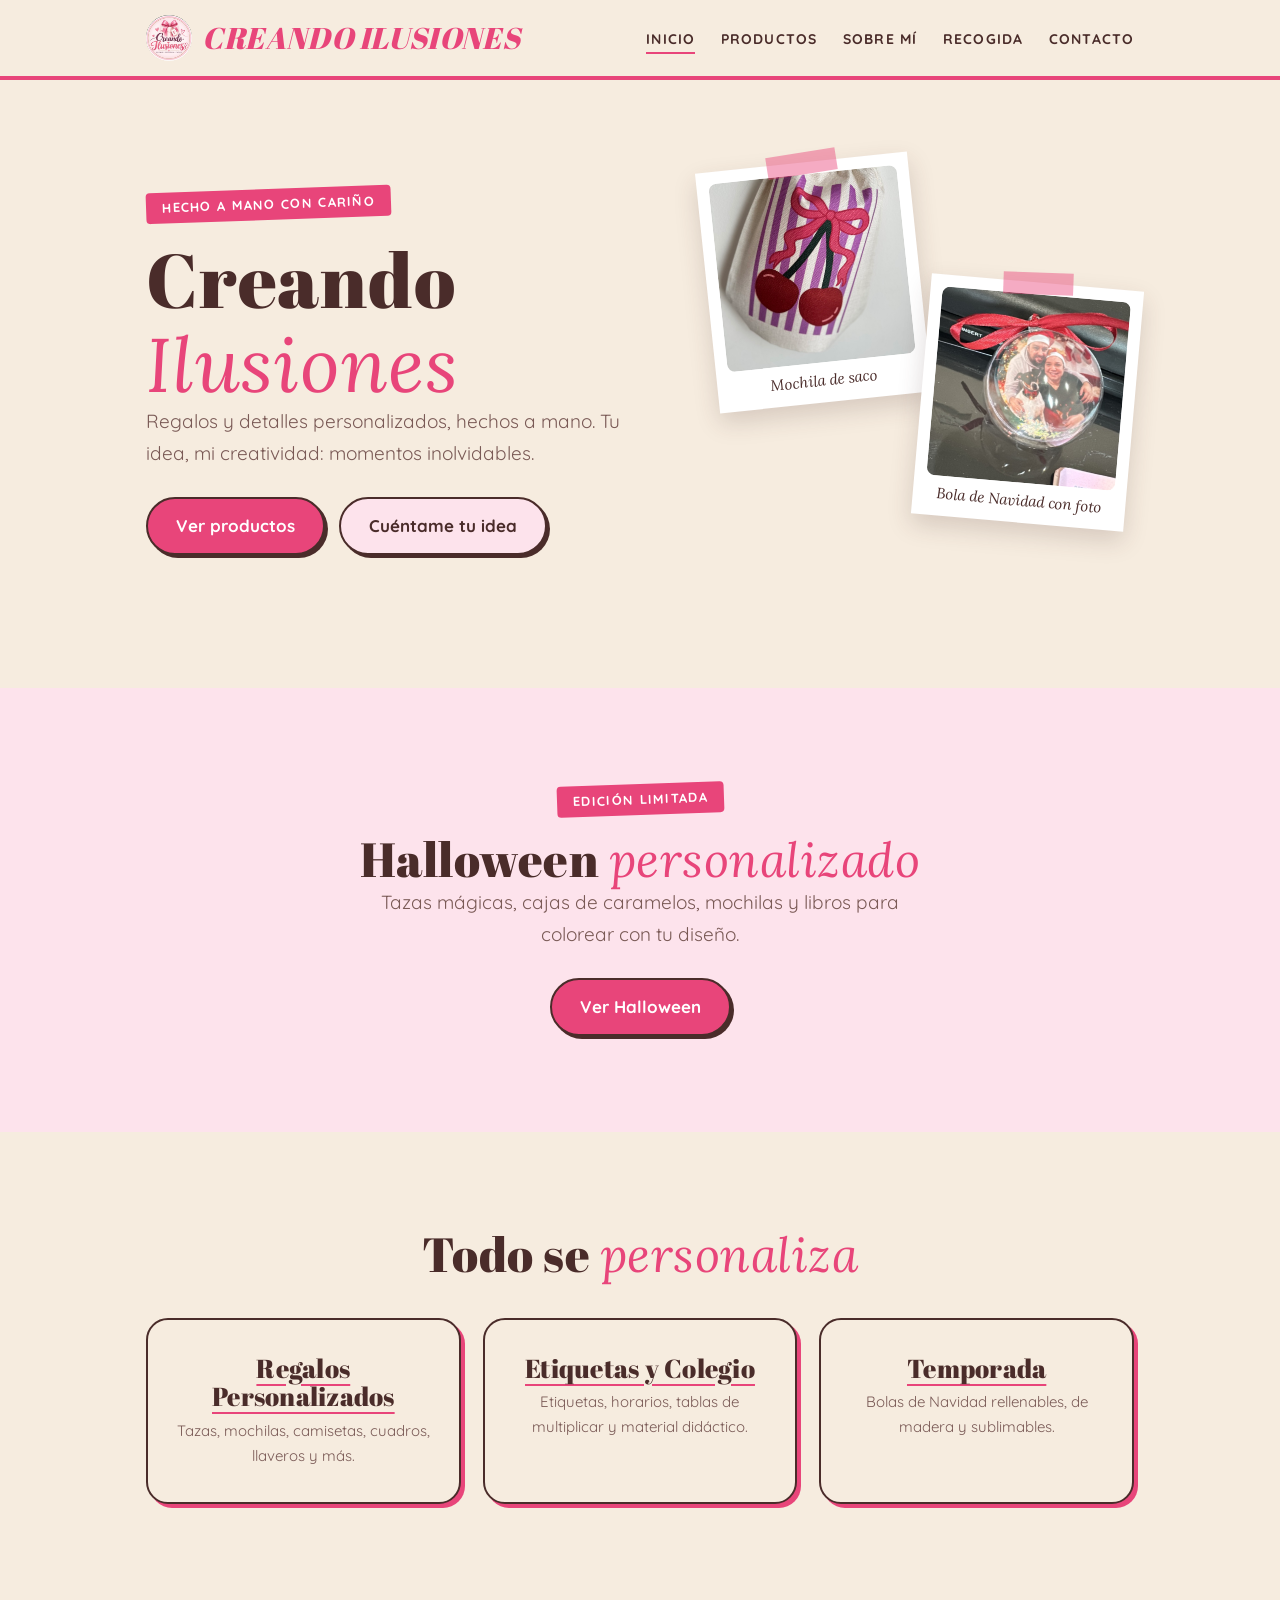
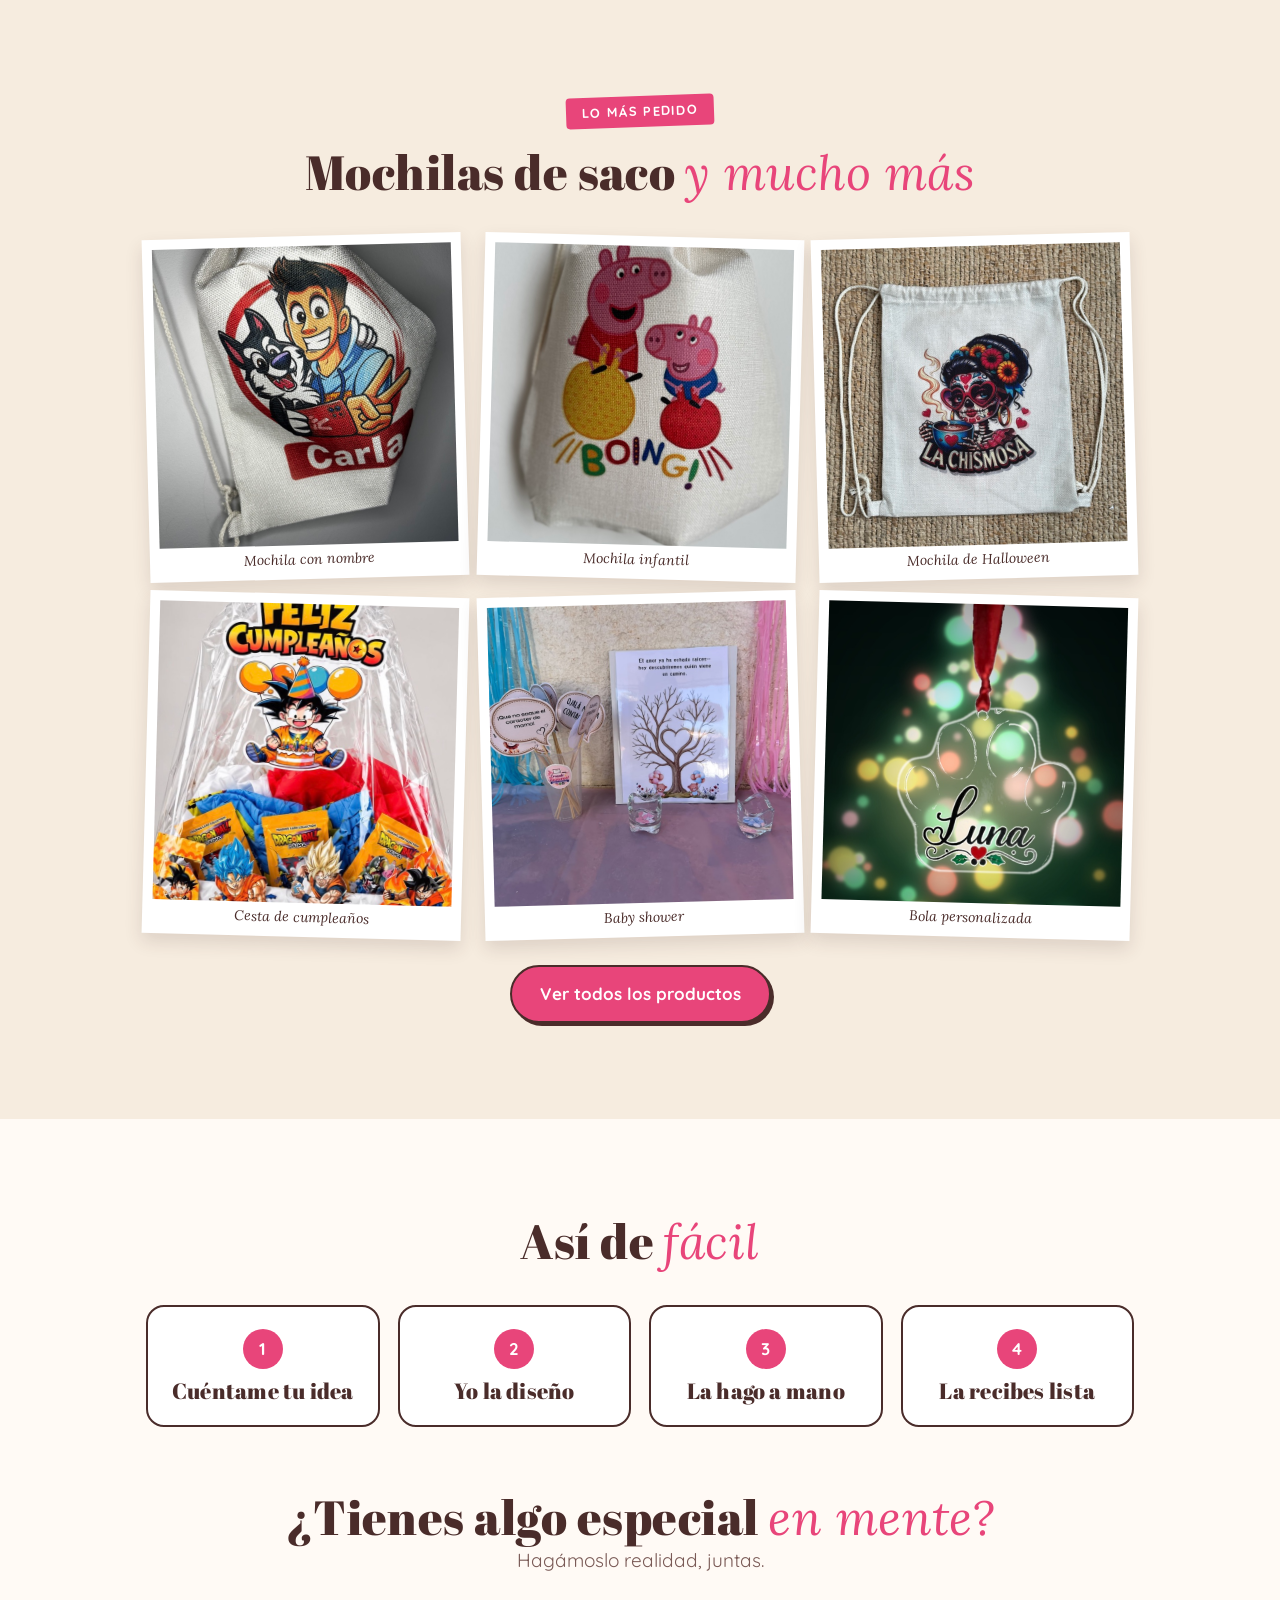
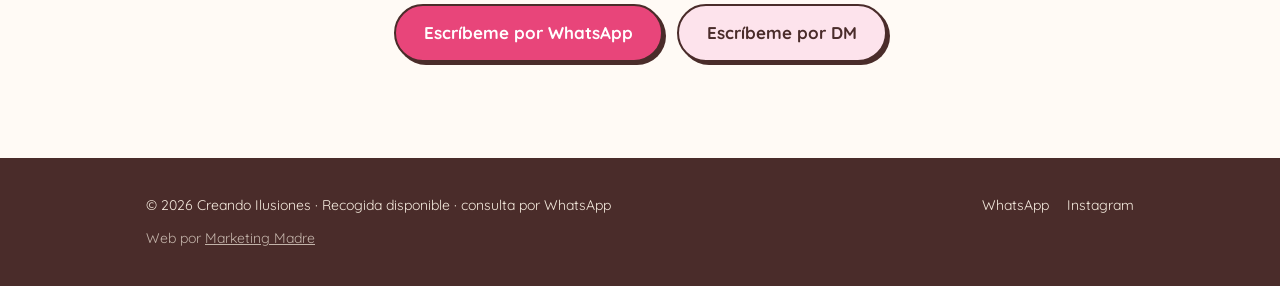
==== index.html @ 1de8159a "Launch Creando Ilusiones website Inicio, Productos (all categories and prices), Sobre mí, Recogida a" ====
<!doctype html>
<html lang="es">
<head>
  <meta charset="utf-8">
  <meta name="viewport" content="width=device-width, initial-scale=1">
  <title>Creando Ilusiones · Regalos y detalles personalizados, hechos a mano</title>
  <meta name="description" content="Regalos y detalles personalizados hechos a mano: tazas, bolas de Navidad, mochilas, etiquetas para el cole y mucho más.">
  <link rel="preconnect" href="https://fonts.googleapis.com">
  <link rel="preconnect" href="https://fonts.gstatic.com" crossorigin>
  <link href="https://fonts.googleapis.com/css2?family=Abril+Fatface&family=Lora:ital@1&family=Quicksand:wght@500;700&display=swap" rel="stylesheet">
  <link rel="icon" href="fotos/logo.png">
  <link rel="stylesheet" href="styles.css">
</head>
<body>

<header class="site-header">
  <nav class="wrap nav" aria-label="Principal">
    <a class="logo" href="index.html"><img src="fotos/logo.png" alt="">CREANDO ILUSIONES</a>
    <ul class="nav-links">
      <li><a href="index.html" aria-current="page">Inicio</a></li>
      <li><a href="productos.html">Productos</a></li>
      <li><a href="sobre-mi.html">Sobre mí</a></li>
      <li><a href="recogida.html">Recogida</a></li>      <li><a href="contacto.html">Contacto</a></li>
    </ul>
    <button class="menu-btn" type="button" aria-expanded="false">Menú</button>
  </nav>
</header>

<main>
  <section class="hero">
    <div class="wrap hero-grid">
      <div>
        <span class="tag">Hecho a mano con cariño</span>
        <h1>Creando <span class="script pink">Ilusiones</span></h1>
        <p class="lead">Regalos y detalles personalizados, hechos a mano. Tu idea, mi creatividad: momentos inolvidables.</p>
        <div class="cta-row">
          <a class="btn" href="productos.html">Ver productos</a>
          <a class="btn alt" data-whatsapp href="#">Cuéntame tu idea</a>
        </div>
      </div>
      <div class="polaroids" aria-hidden="true">
        <!-- Cambia cada .photo por <img src="fotos/..." alt=""> cuando tengas las fotos -->
        <figure class="polaroid"><div class="photo"><img src="fotos/mochila-cerezas.jpg" alt=""></div><figcaption>Mochila de saco</figcaption></figure>
        <figure class="polaroid"><div class="photo"><img src="fotos/bola-rellenable-foto.jpg" alt=""></div><figcaption>Bola de Navidad con foto</figcaption></figure>
      </div>
    </div>
  </section>

  <section class="bg-blush">
    <div class="wrap">
      <div class="center">
        <span class="tag">Edición limitada</span>
        <h2>Halloween <span class="script pink">personalizado</span></h2>
        <p class="lead">Tazas mágicas, cajas de caramelos, mochilas y libros para colorear con tu diseño.</p>
        <div class="cta-row"><a class="btn" href="productos.html#halloween">Ver Halloween</a></div>
      </div>
    </div>
  </section>

  <section>
    <div class="wrap">
      <h2 class="center">Todo se <span class="script pink">personaliza</span></h2>
      <div class="cards" style="margin-top:36px">
        <a class="cat" href="productos.html#regalos"><h3>Regalos Personalizados</h3><p>Tazas, mochilas, camisetas, cuadros, llaveros y más.</p></a>
        <a class="cat" href="productos.html#colegio"><h3>Etiquetas y Colegio</h3><p>Etiquetas, horarios, tablas de multiplicar y material didáctico.</p></a>
        <a class="cat" href="productos.html#temporada"><h3>Temporada</h3><p>Bolas de Navidad rellenables, de madera y sublimables.</p></a>
      </div>
    </div>
  </section>

  <section>
    <div class="wrap center">
      <span class="tag">Lo más pedido</span>
      <h2>Mochilas de saco <span class="script pink">y mucho más</span></h2>
      <div class="gallery">
        <figure><img src="fotos/mochila-carlos.jpg" alt="Mochila personalizada con nombre" loading="lazy"><figcaption>Mochila con nombre</figcaption></figure>
        <figure><img src="fotos/mochila-peppa.jpg" alt="Mochila de Peppa Pig" loading="lazy"><figcaption>Mochila infantil</figcaption></figure>
        <figure><img src="fotos/mochila-chismosa.jpg" alt="Mochila La Chismosa" loading="lazy"><figcaption>Mochila de Halloween</figcaption></figure>
        <figure><img src="fotos/cesta-cumple.jpg" alt="Cesta de cumpleaños" loading="lazy"><figcaption>Cesta de cumpleaños</figcaption></figure>
        <figure><img src="fotos/baby-shower.jpg" alt="Detalles para baby shower" loading="lazy"><figcaption>Baby shower</figcaption></figure>
        <figure><img src="fotos/bola-luna.jpg" alt="Bola de Navidad personalizada Luna" loading="lazy"><figcaption>Bola personalizada</figcaption></figure>
      </div>
      <div class="cta-row"><a class="btn" href="productos.html">Ver todos los productos</a></div>
    </div>
  </section>

  <section class="bg-white">
    <div class="wrap center">
      <h2>Así de <span class="script pink">fácil</span></h2>
      <div class="steps" style="margin-top:36px">
        <div class="step"><h3>Cuéntame tu idea</h3></div>
        <div class="step"><h3>Yo la diseño</h3></div>
        <div class="step"><h3>La hago a mano</h3></div>
        <div class="step"><h3>La recibes lista</h3></div>
      </div>
      <h2 style="margin-top:64px">¿Tienes algo especial <span class="script pink">en mente?</span></h2>
      <p class="lead">Hagámoslo realidad, juntas.</p>
      <div class="cta-row">
        <a class="btn" data-whatsapp href="#">Escríbeme por WhatsApp</a>
        <a class="btn alt" data-instagram href="#">Escríbeme por DM</a>
      </div>
    </div>
  </section>
</main>

<footer class="site-footer">
  <div class="wrap footer-grid">
    <span>© <span data-year></span> Creando Ilusiones · <span data-zona></span></span>
    <span><a data-whatsapp href="#">WhatsApp</a><a data-instagram href="#">Instagram</a><a data-email href="#">Email</a></span>
  </div>
  <div class="wrap credit" style="margin-top:10px">Web por <a href="https://marketingmadre.github.io" style="margin:0">Marketing Madre</a></div>
</footer>

<script src="main.js"></script>
</body>
</html>
---- styles.css ----
:root {
  --pink: #e8457a;
  --pink-dark: #c92f63;
  --blush: #fde3ec;
  --cream: #f6ecdf;
  --brown: #4a2c2a;
  --muted: #7a5a56;
  --sky: #cfe8f7;
  --display: "Abril Fatface", Georgia, serif;
  --serif: "Lora", Georgia, serif;
  --sans: "Quicksand", system-ui, sans-serif;
  --gutter: clamp(18px, 5vw, 56px);
}

* { box-sizing: border-box; margin: 0; padding: 0; }
html { scroll-behavior: smooth; }
body {
  background: var(--cream);
  color: var(--brown);
  font-family: var(--sans);
  font-size: 17px;
  line-height: 1.65;
}
a { color: inherit; }
img { max-width: 100%; display: block; }
.wrap { max-width: 1100px; margin: 0 auto; padding: 0 var(--gutter); }

h1, h2, h3 { font-family: var(--display); font-weight: 400; line-height: 1.1; letter-spacing: 0.01em; }
h1 { font-size: clamp(42px, 7vw, 76px); }
h2 { font-size: clamp(32px, 4.5vw, 48px); }
h3 { font-size: 22px; }
.script { font-family: var(--serif); font-style: italic; }
.pink { color: var(--pink); }
.lead { color: var(--muted); font-size: 19px; max-width: 54ch; }
.center { text-align: center; }
.center .lead { margin-left: auto; margin-right: auto; }

/* ---------- header ---------- */
.site-header { background: var(--cream); border-bottom: 4px solid var(--pink); position: sticky; top: 0; z-index: 20; }
.nav { display: flex; align-items: center; justify-content: space-between; height: 76px; gap: 16px; }
.logo { font-family: var(--display); font-size: clamp(22px, 3vw, 30px); color: var(--pink); text-decoration: none; font-style: italic; letter-spacing: 0.02em; white-space: nowrap; }
.nav-links { display: flex; gap: 26px; list-style: none; }
.nav-links a { text-decoration: none; font-weight: 700; font-size: 14px; letter-spacing: 0.08em; text-transform: uppercase; padding: 4px 0; border-bottom: 2px solid transparent; }
.nav-links a:hover, .nav-links a[aria-current="page"] { border-bottom-color: var(--pink); }
.menu-btn { display: none; background: var(--blush); border: 2px solid var(--brown); border-radius: 999px; padding: 6px 14px; font: 700 13px var(--sans); color: var(--brown); cursor: pointer; }
@media (max-width: 760px) {
  .menu-btn { display: block; }
  .nav-links { display: none; position: absolute; top: 80px; left: 0; right: 0; flex-direction: column; gap: 0; background: var(--cream); border-bottom: 4px solid var(--pink); padding: 6px var(--gutter) 16px; }
  .nav-links.open { display: flex; }
  .nav-links a { display: block; padding: 12px 0; }
}

/* ---------- pills / buttons ---------- */
.pills { display: flex; flex-wrap: wrap; gap: 12px; padding: 16px 0; }
.pill { background: var(--blush); border: 2px solid var(--brown); border-radius: 999px; padding: 6px 22px; text-decoration: none; font-size: 15px; }
.pill:hover { background: #fff; }

.btn { display: inline-block; background: var(--pink); color: #fff; text-decoration: none; font-weight: 700; padding: 13px 28px; border-radius: 999px; border: 2px solid var(--brown); box-shadow: 3px 3px 0 var(--brown); transition: transform 0.15s, box-shadow 0.15s; }
.btn:hover { transform: translate(2px, 2px); box-shadow: 1px 1px 0 var(--brown); }
.btn.alt { background: var(--blush); color: var(--brown); }
.cta-row { display: flex; flex-wrap: wrap; gap: 14px; margin-top: 28px; }
.center .cta-row { justify-content: center; }

/* ---------- sections ---------- */
section { padding: clamp(56px, 8vw, 96px) 0; }
.bg-blush { background: var(--blush); }
.bg-white { background: #fffaf5; }

.hero { padding-top: clamp(40px, 6vw, 72px); }
.hero-grid { display: grid; grid-template-columns: 1.1fr 0.9fr; gap: 40px; align-items: center; }
@media (max-width: 820px) { .hero-grid { grid-template-columns: 1fr; } }

/* ribbon tag */
.tag { display: inline-block; background: var(--pink); color: #fff; font-weight: 700; font-size: 13px; letter-spacing: 0.1em; text-transform: uppercase; padding: 5px 16px; border-radius: 4px; transform: rotate(-2deg); margin-bottom: 18px; }

/* polaroids */
.polaroids { position: relative; min-height: 440px; }
.polaroid { position: absolute; background: #fff; padding: 12px 12px 40px; box-shadow: 0 10px 24px rgba(74, 44, 42, 0.18); width: 50%; }
.polaroid .photo { aspect-ratio: 1; }
.polaroid figcaption { position: absolute; bottom: 10px; left: 0; right: 0; text-align: center; font-family: var(--serif); font-style: italic; font-size: 15px; }
.polaroid:nth-child(1) { left: 0; top: 10px; transform: rotate(-6deg); }
.polaroid:nth-child(2) { right: 0; top: 130px; transform: rotate(5deg); }
.polaroid::before { content: ""; position: absolute; top: -10px; left: 50%; width: 70px; height: 22px; background: rgba(232, 69, 122, 0.45); transform: translateX(-50%) rotate(-3deg); }

/* photo placeholder (swap for a real <img>) */
.photo { background: linear-gradient(180deg, var(--sky) 0 60%, #a9d18e 60% 100%); border-radius: 8px; overflow: hidden; }
.photo img { width: 100%; height: 100%; object-fit: cover; }

/* ---------- categories ---------- */
.cards { display: grid; grid-template-columns: repeat(3, minmax(0, 1fr)); gap: 22px; }
@media (max-width: 900px) { .cards { grid-template-columns: repeat(2, minmax(0, 1fr)); } }
@media (max-width: 560px) { .cards { grid-template-columns: 1fr; } }

.cat { background: var(--cream); border: 2px solid var(--brown); border-radius: 22px; padding: 34px 24px; text-align: center; text-decoration: none; box-shadow: 4px 4px 0 var(--pink); transition: transform 0.15s; }
.cat:hover { transform: translateY(-3px); }
.cat h3 { font-size: 26px; text-decoration: underline; text-decoration-color: var(--pink); text-underline-offset: 6px; }
.cat p { color: var(--muted); margin-top: 8px; font-size: 15px; }

.product { background: var(--blush); border: 2px solid var(--brown); border-radius: 18px; padding: 14px; display: grid; grid-template-columns: 84px 1fr; gap: 14px; align-items: center; }
.product .photo { width: 84px; height: 84px; }
.product h3 { font-family: var(--sans); font-weight: 700; font-size: 18px; }
.product .price { font-weight: 700; color: var(--pink-dark); }
.product ul { list-style: none; font-size: 14px; color: var(--muted); margin-top: 4px; }

.cat-head { display: flex; align-items: baseline; justify-content: space-between; flex-wrap: wrap; gap: 10px; margin-bottom: 26px; }
.note { font-size: 14px; color: var(--muted); margin-top: 22px; }

/* steps */
.steps { display: grid; grid-template-columns: repeat(4, minmax(0, 1fr)); gap: 18px; counter-reset: s; }
@media (max-width: 820px) { .steps { grid-template-columns: repeat(2, minmax(0, 1fr)); } }
.step { background: #fff; border: 2px solid var(--brown); border-radius: 18px; padding: 22px 18px; text-align: center; }
.step::before { counter-increment: s; content: counter(s); display: grid; place-items: center; width: 40px; height: 40px; margin: 0 auto 10px; border-radius: 50%; background: var(--pink); color: #fff; font-weight: 700; }

/* about */
.about-grid { display: grid; grid-template-columns: 0.8fr 1.2fr; gap: 48px; align-items: center; }
@media (max-width: 820px) { .about-grid { grid-template-columns: 1fr; } }
.facts { display: grid; gap: 22px; margin-top: 28px; }
.facts h3 { font-family: var(--serif); font-style: italic; color: var(--pink-dark); font-size: 20px; }

/* contact */
.contact-cards { display: grid; grid-template-columns: repeat(3, minmax(0, 1fr)); gap: 20px; margin-top: 36px; }
@media (max-width: 820px) { .contact-cards { grid-template-columns: 1fr; } }
.contact-card { background: #fff; border: 2px solid var(--brown); border-radius: 18px; padding: 28px 20px; text-align: center; text-decoration: none; box-shadow: 4px 4px 0 var(--pink); }
.contact-card span { display: block; font-size: 13px; font-weight: 700; letter-spacing: 0.12em; text-transform: uppercase; color: var(--pink-dark); margin-bottom: 6px; }
.contact-card strong { font-size: 19px; word-break: break-word; }

/* footer */
.site-footer { background: var(--brown); color: var(--cream); padding: 36px 0; font-size: 14px; }
.footer-grid { display: flex; flex-wrap: wrap; justify-content: space-between; gap: 16px; }
.footer-grid a { margin-left: 18px; text-decoration: none; }
.footer-grid a:hover { color: var(--blush); }
.credit { opacity: 0.7; }

/* logo + contact tweaks */
.logo { display: inline-flex; align-items: center; gap: 10px; }
.logo img { width: 46px; height: 46px; border-radius: 50%; object-fit: cover; }
@media (max-width: 420px) { .logo { font-size: 18px; } .logo img { width: 38px; height: 38px; } }
.contact-cards { grid-template-columns: repeat(auto-fit, minmax(240px, 1fr)); max-width: 760px; margin-left: auto; margin-right: auto; }

/* gallery */
.gallery { display: grid; grid-template-columns: repeat(3, minmax(0, 1fr)); gap: 16px; margin-top: 36px; }
@media (max-width: 640px) { .gallery { grid-template-columns: repeat(2, minmax(0, 1fr)); } }
.gallery figure { background: #fff; padding: 10px 10px 34px; box-shadow: 0 8px 18px rgba(74, 44, 42, 0.14); position: relative; }
.gallery figure:nth-child(odd) { transform: rotate(-1.5deg); }
.gallery figure:nth-child(even) { transform: rotate(1.5deg); }
.gallery img { aspect-ratio: 1; width: 100%; object-fit: cover; }
.gallery figcaption { position: absolute; bottom: 8px; left: 0; right: 0; text-align: center; font-family: var(--serif); font-style: italic; font-size: 14px; }

/* big product photos for easy browsing */
.product { display: flex; flex-direction: column; align-items: stretch; gap: 12px; }
.product .photo { width: 100%; height: auto; aspect-ratio: 4 / 3; border-radius: 12px; }
.product .photo:empty { display: none; }
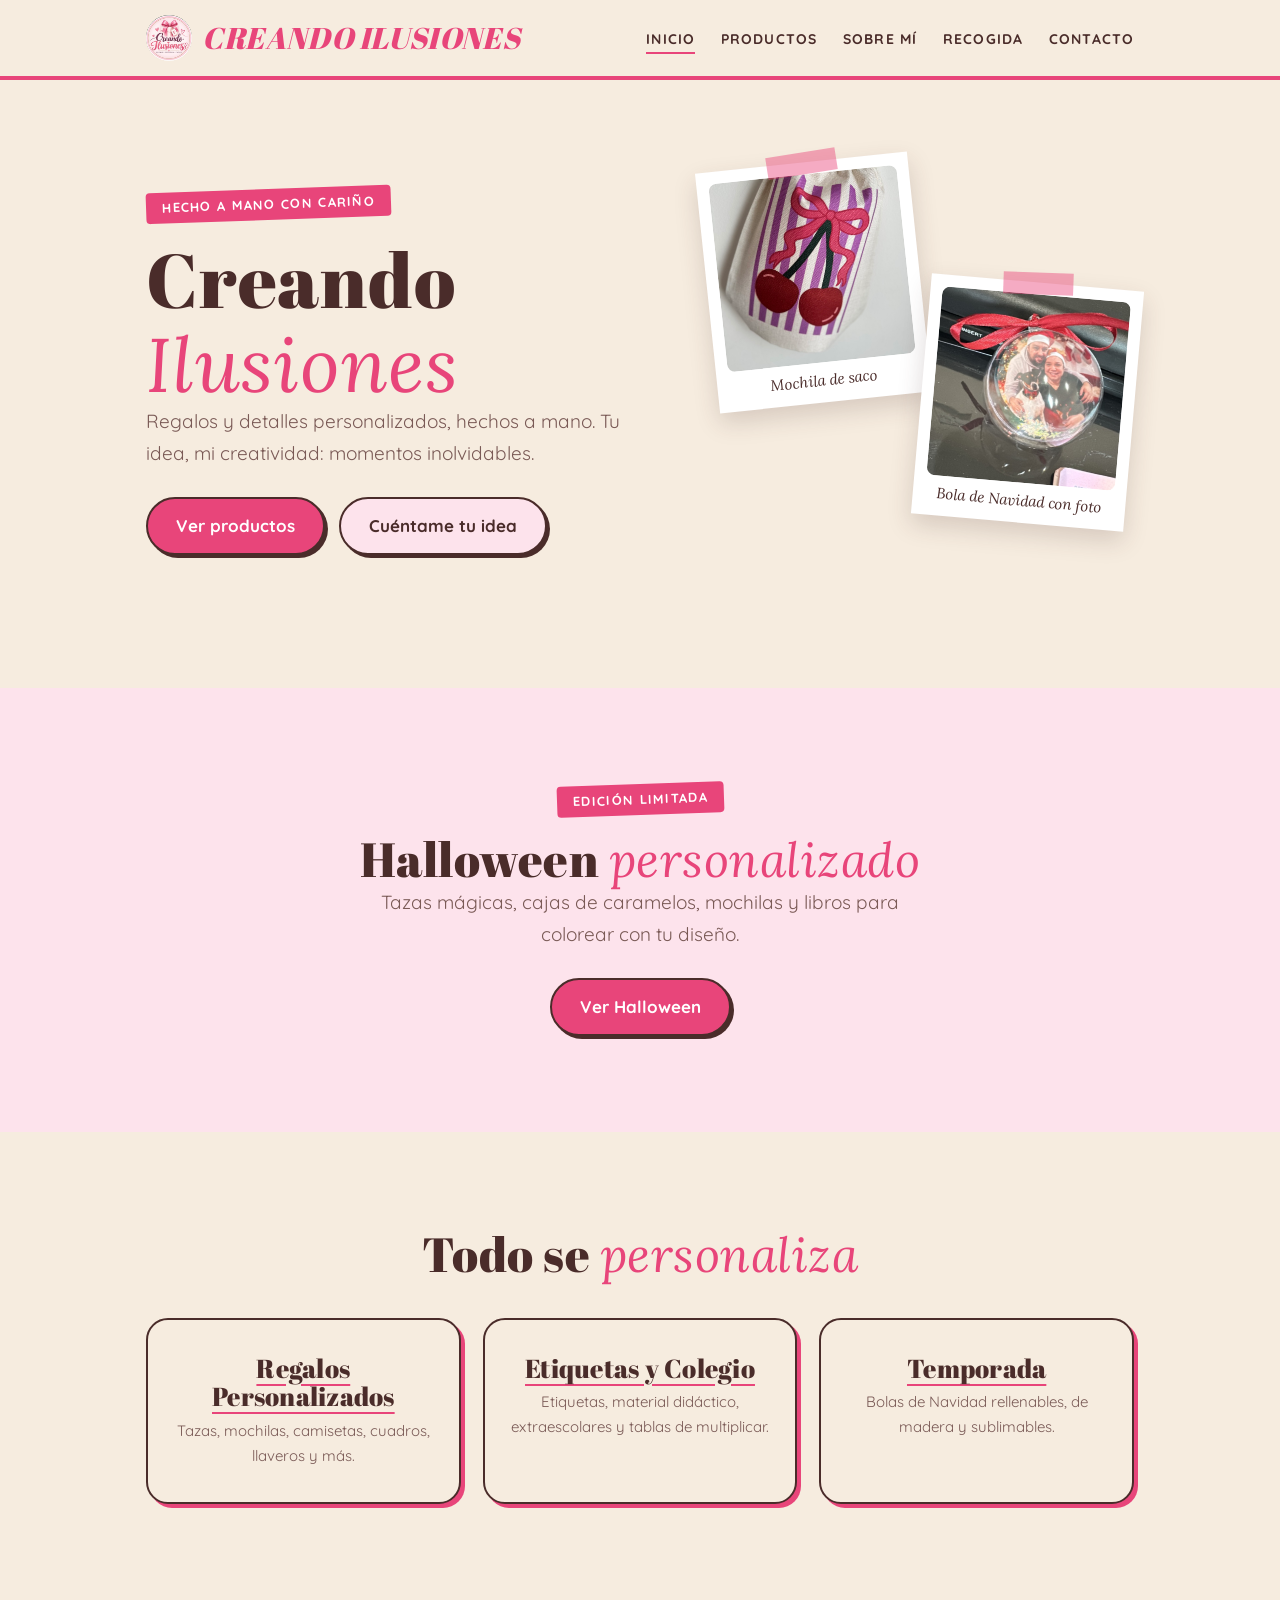
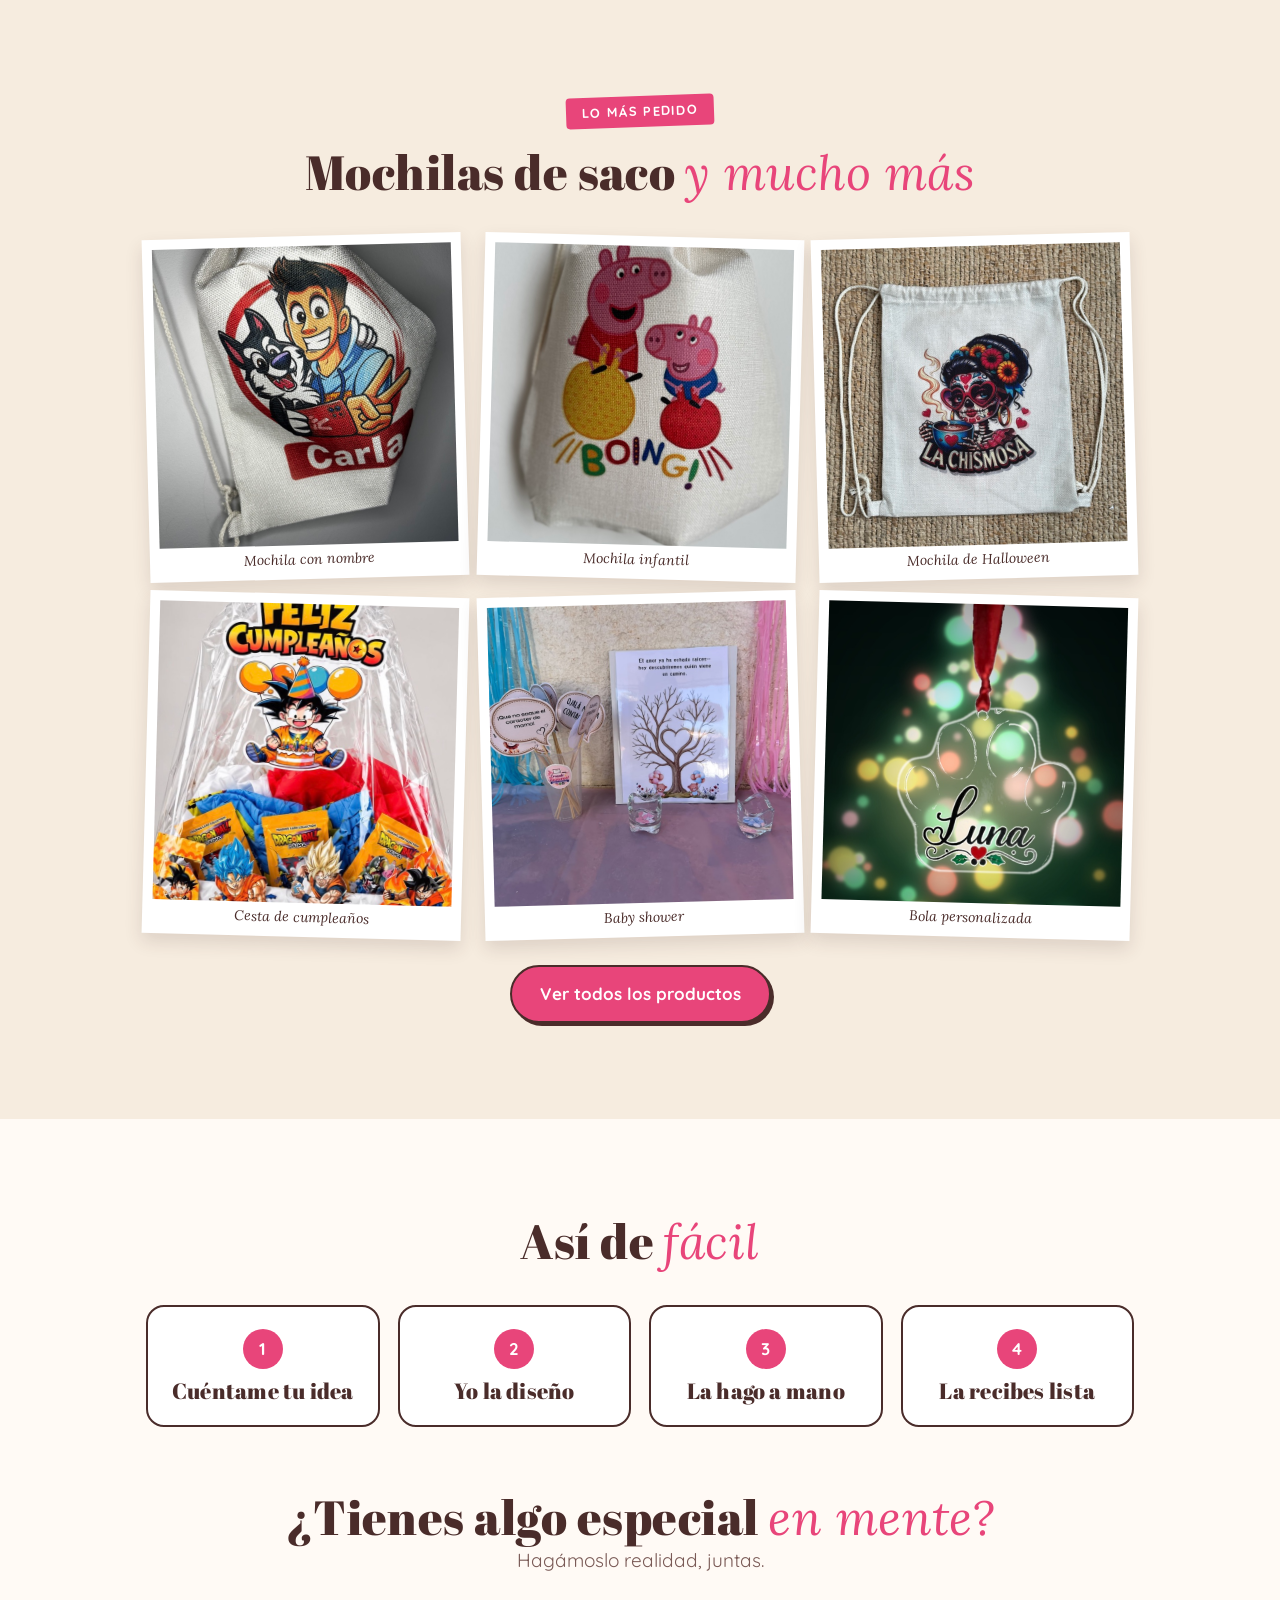
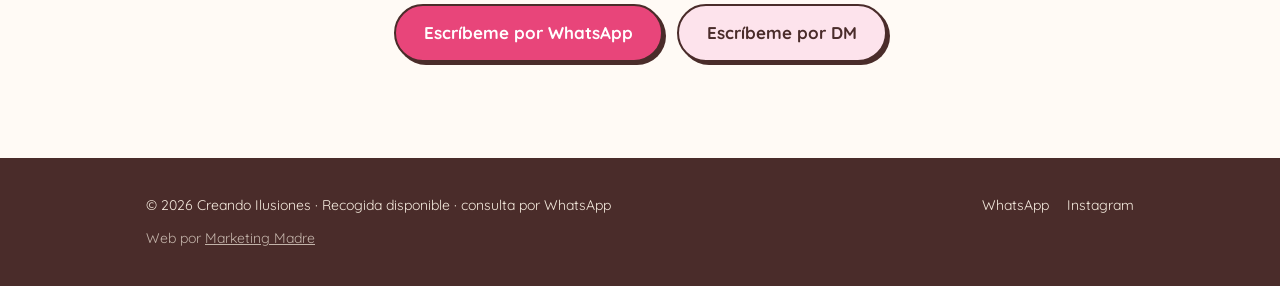
==== commit 58aa8d32: "Fix Material didáctico photo, rename Horarios to Extraescolares Co-Authored-By: Claude Opus 5.5 <nor" ====
--- a/index.html
+++ b/index.html
@@ -62,7 +62,7 @@
       <h2 class="center">Todo se <span class="script pink">personaliza</span></h2>
       <div class="cards" style="margin-top:36px">
         <a class="cat" href="productos.html#regalos"><h3>Regalos Personalizados</h3><p>Tazas, mochilas, camisetas, cuadros, llaveros y más.</p></a>
-        <a class="cat" href="productos.html#colegio"><h3>Etiquetas y Colegio</h3><p>Etiquetas, horarios, tablas de multiplicar y material didáctico.</p></a>
+        <a class="cat" href="productos.html#colegio"><h3>Etiquetas y Colegio</h3><p>Etiquetas, material didáctico, extraescolares y tablas de multiplicar.</p></a>
         <a class="cat" href="productos.html#temporada"><h3>Temporada</h3><p>Bolas de Navidad rellenables, de madera y sublimables.</p></a>
       </div>
     </div>
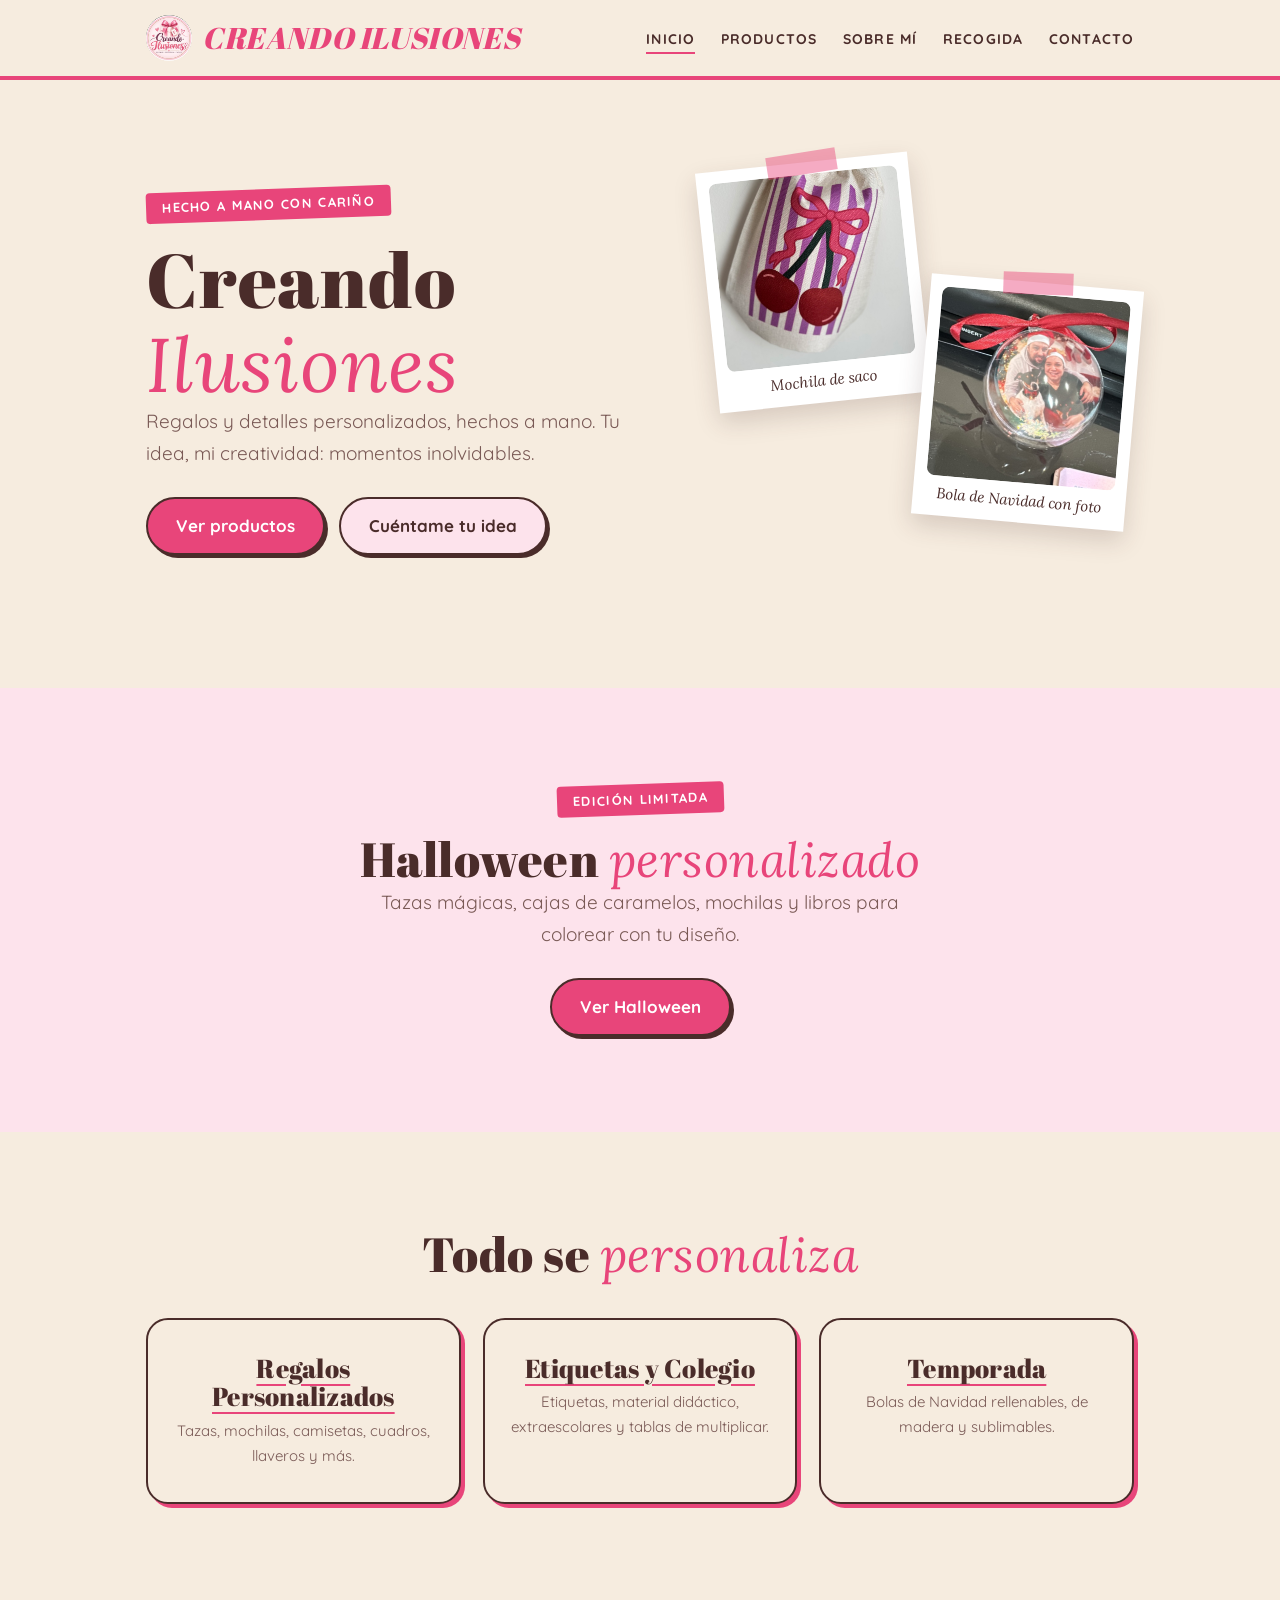
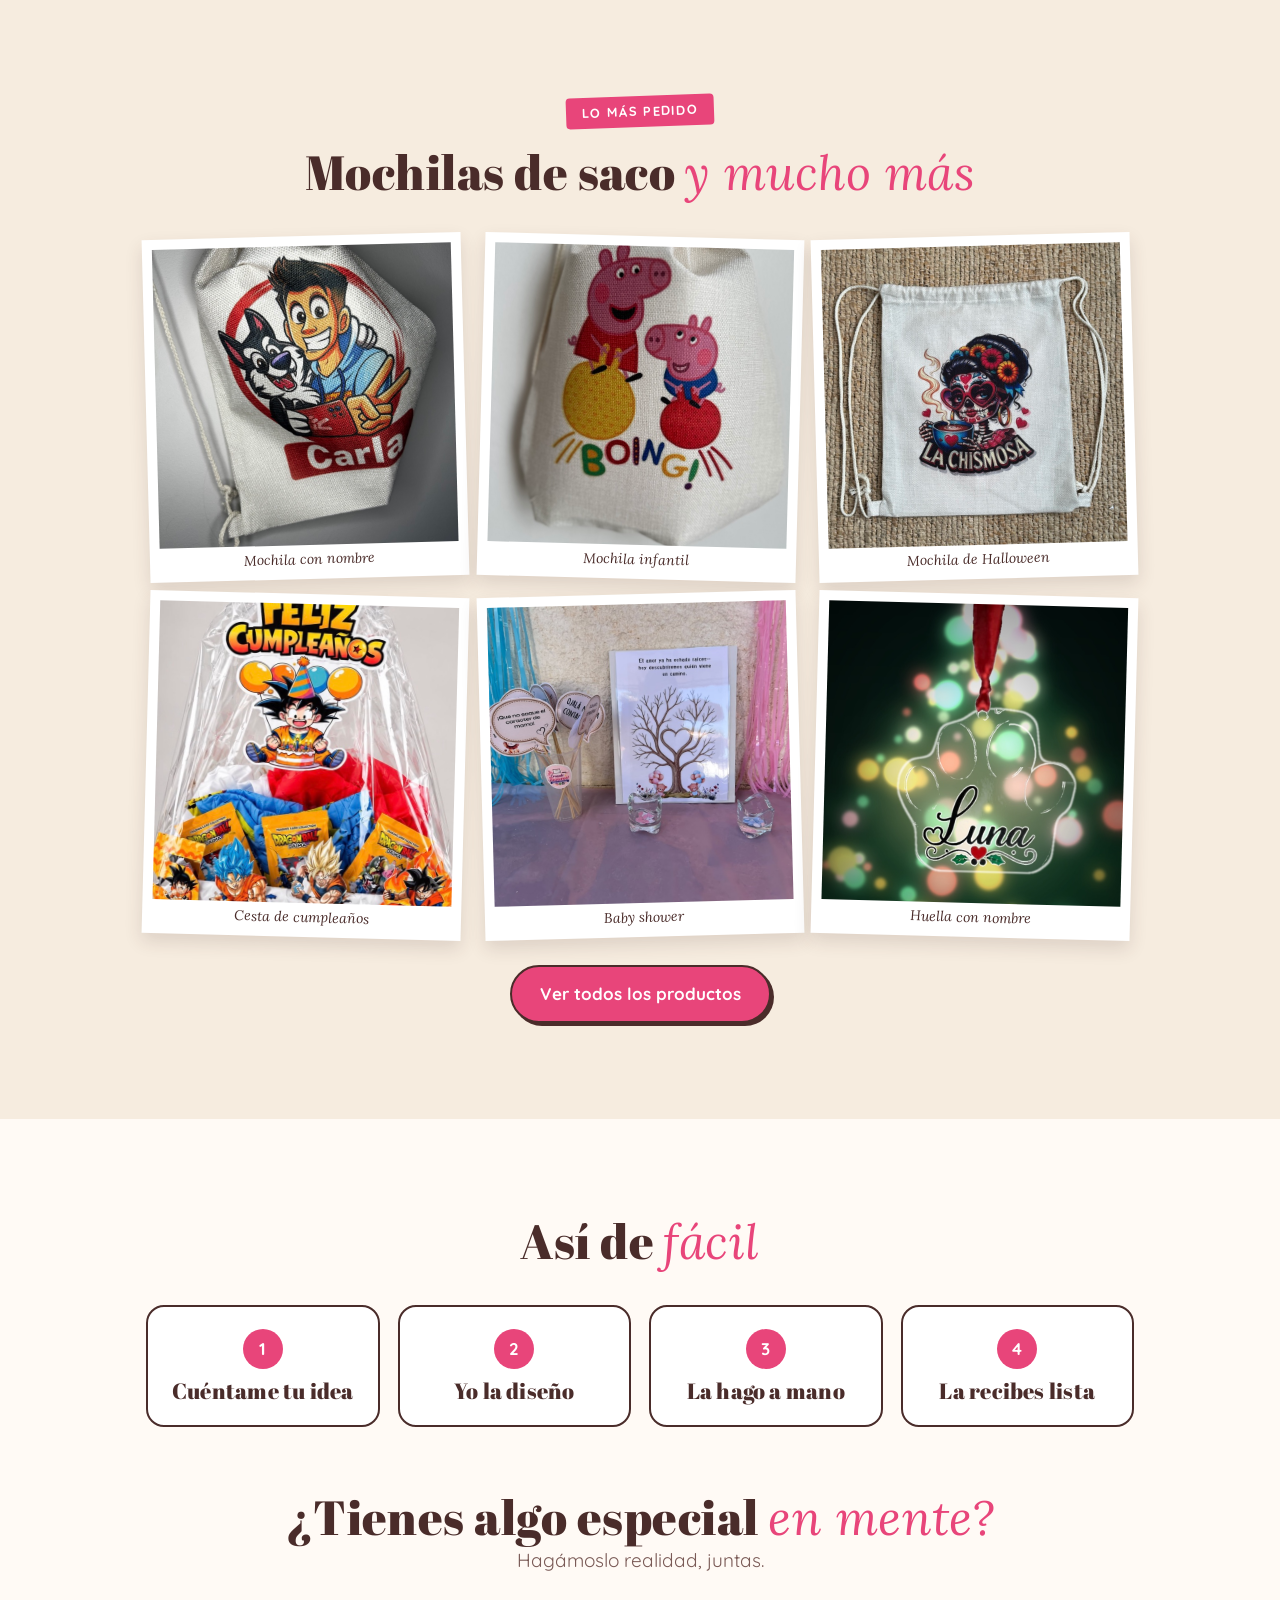
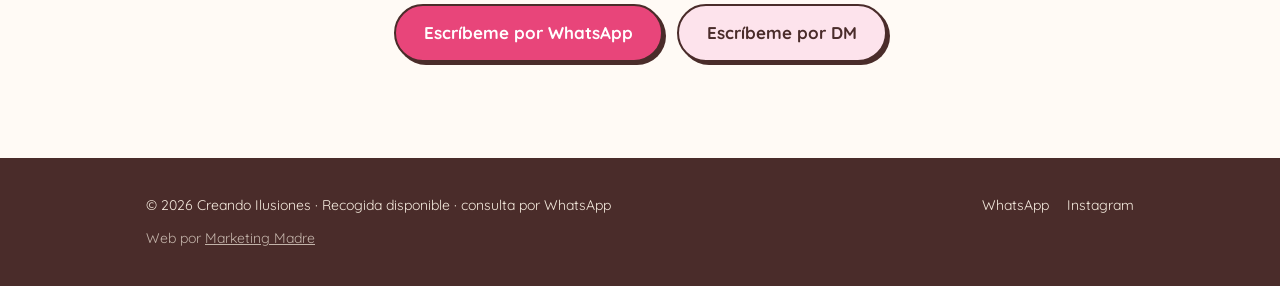
==== commit 3bc11111: "Use Luna paw ornament photo for Huella de Perro / Gato Co-Authored-By: Claude Opus 5.5 <noreply@anth" ====
--- a/index.html
+++ b/index.html
@@ -78,7 +78,7 @@
         <figure><img src="fotos/mochila-chismosa.jpg" alt="Mochila La Chismosa" loading="lazy"><figcaption>Mochila de Halloween</figcaption></figure>
         <figure><img src="fotos/cesta-cumple.jpg" alt="Cesta de cumpleaños" loading="lazy"><figcaption>Cesta de cumpleaños</figcaption></figure>
         <figure><img src="fotos/baby-shower.jpg" alt="Detalles para baby shower" loading="lazy"><figcaption>Baby shower</figcaption></figure>
-        <figure><img src="fotos/bola-luna.jpg" alt="Bola de Navidad personalizada Luna" loading="lazy"><figcaption>Bola personalizada</figcaption></figure>
+        <figure><img src="fotos/bola-luna.jpg" alt="Huella de mascota personalizada Luna" loading="lazy"><figcaption>Huella con nombre</figcaption></figure>
       </div>
       <div class="cta-row"><a class="btn" href="productos.html">Ver todos los productos</a></div>
     </div>
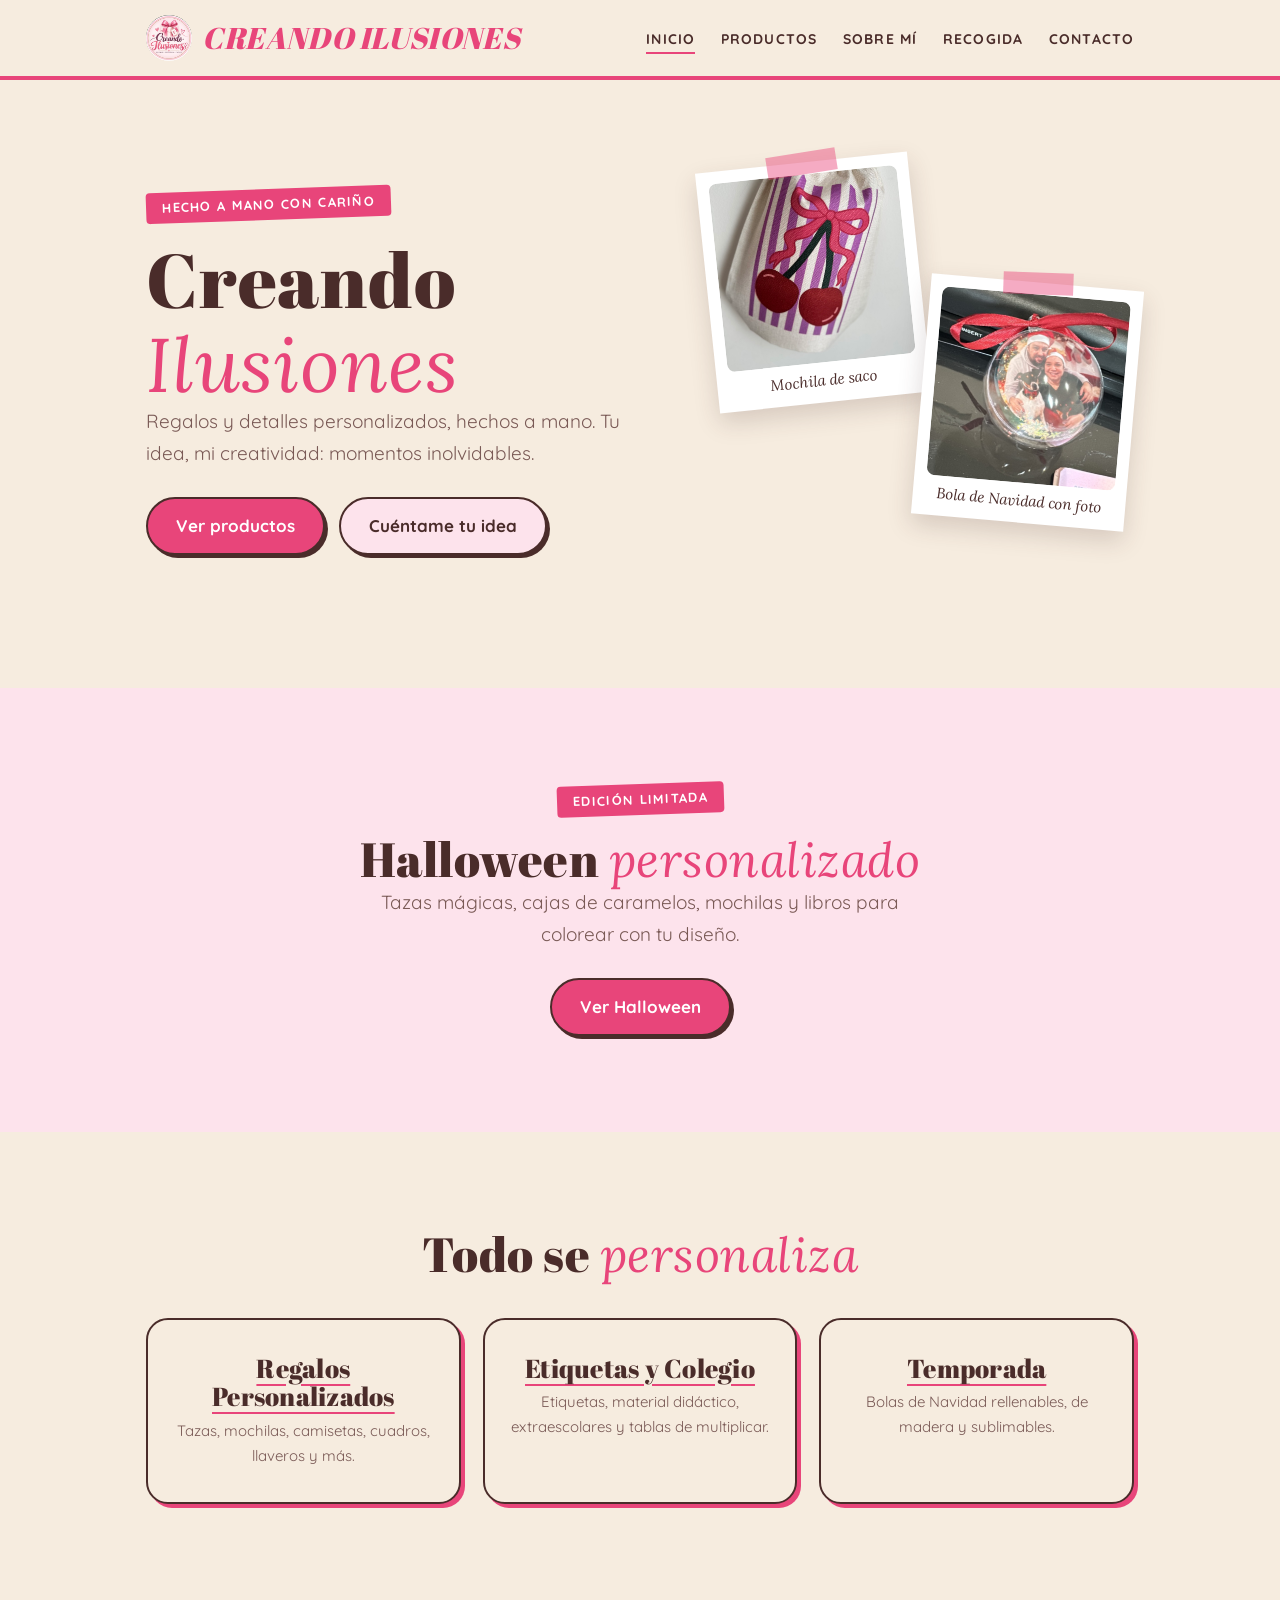
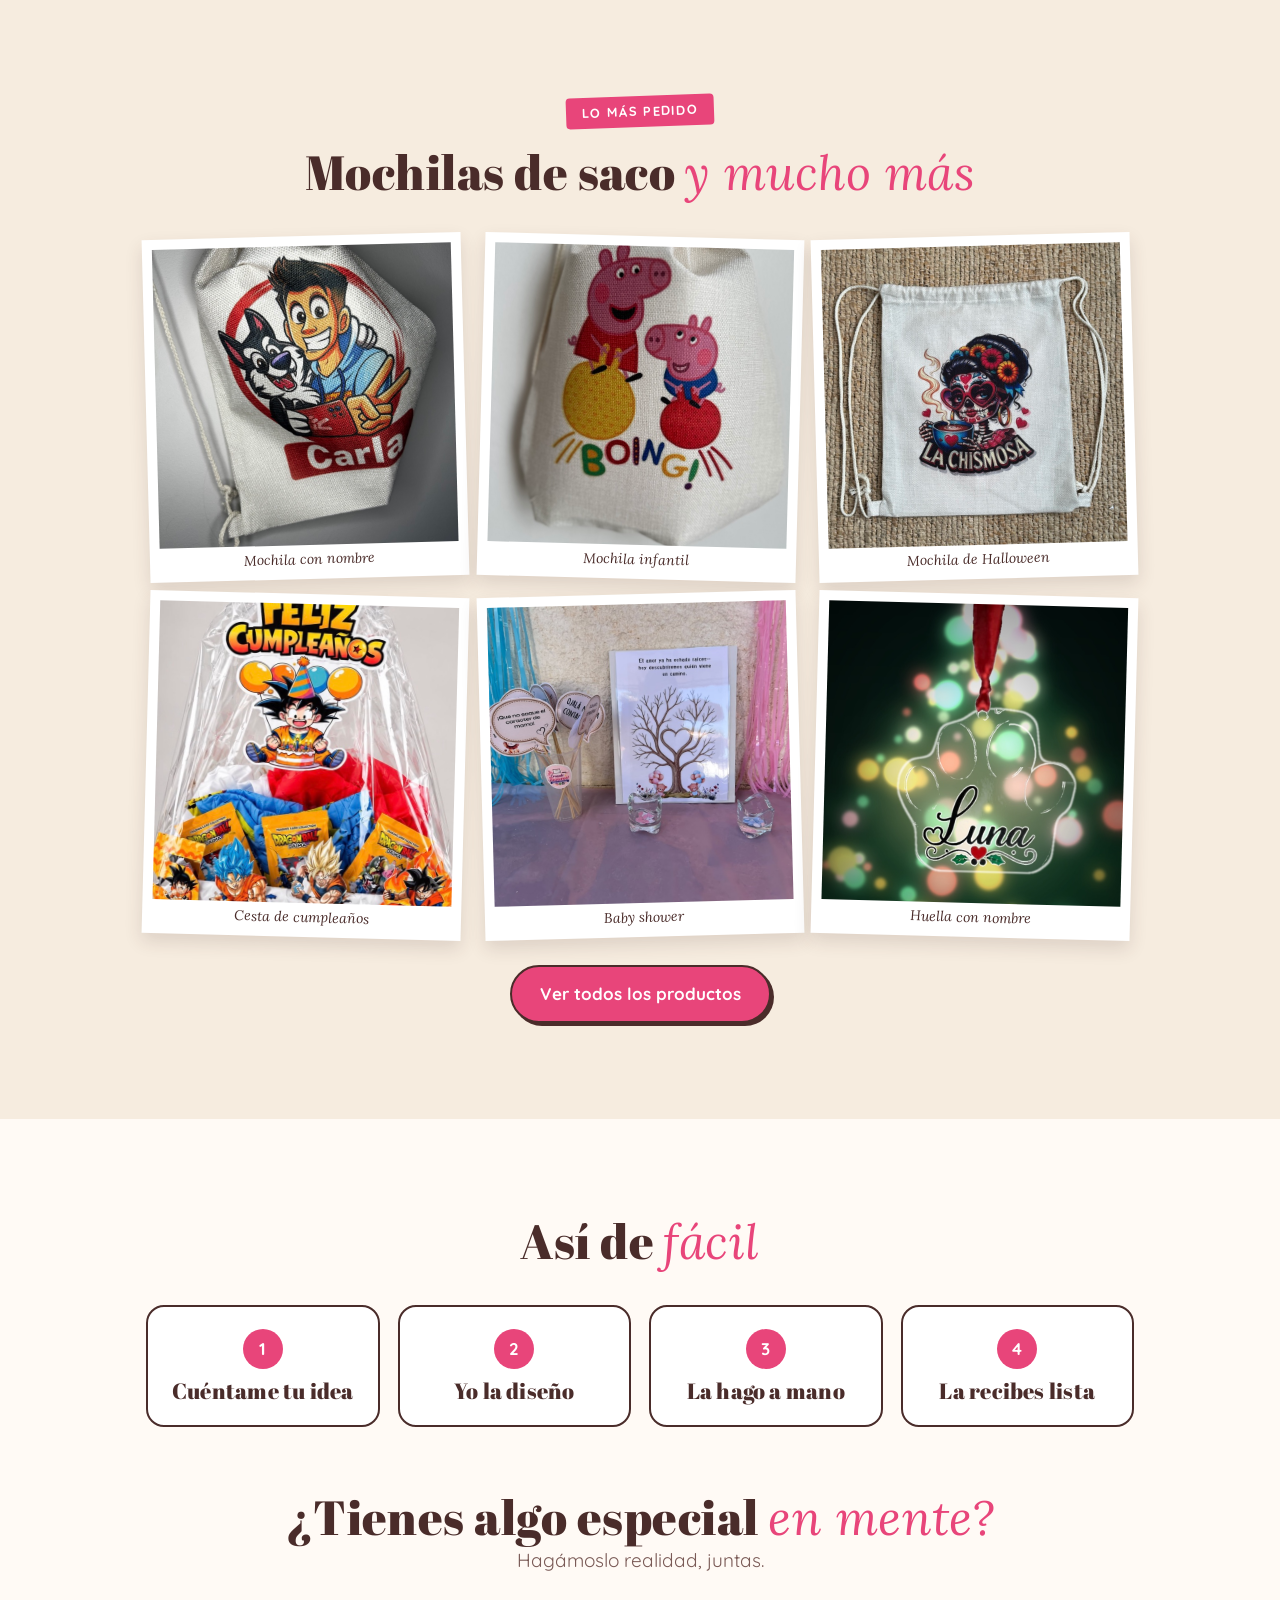
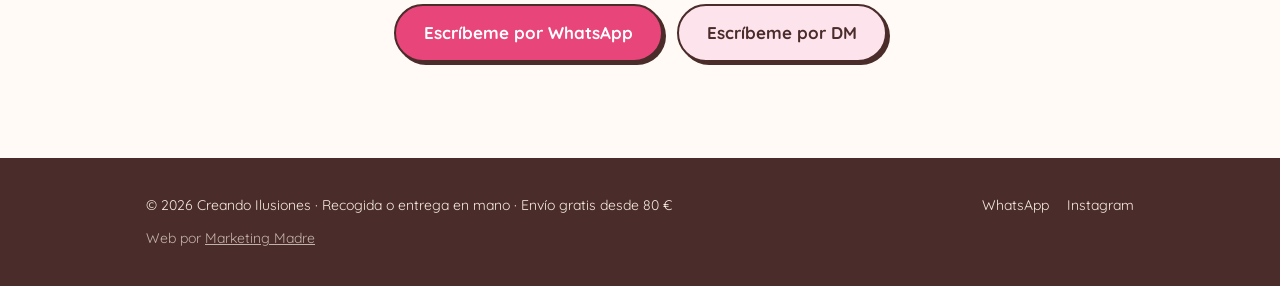
==== commit 6e462a49: "Forzar versión nueva de main.js y styles.css Co-Authored-By: Claude Opus 5.5 <noreply@anthropic.com>" ====
--- a/index.html
+++ b/index.html
@@ -9,7 +9,7 @@
   <link rel="preconnect" href="https://fonts.gstatic.com" crossorigin>
   <link href="https://fonts.googleapis.com/css2?family=Abril+Fatface&family=Lora:ital@1&family=Quicksand:wght@500;700&display=swap" rel="stylesheet">
   <link rel="icon" href="fotos/logo.png">
-  <link rel="stylesheet" href="styles.css">
+  <link rel="stylesheet" href="styles.css?v=3">
 </head>
 <body>
 
@@ -111,6 +111,6 @@
   <div class="wrap credit" style="margin-top:10px">Web por <a href="https://marketingmadre.github.io" style="margin:0">Marketing Madre</a></div>
 </footer>
 
-<script src="main.js"></script>
+<script src="main.js?v=3"></script>
 </body>
 </html>
--- a/styles.css
+++ b/styles.css
@@ -150,3 +150,29 @@
 .product { display: flex; flex-direction: column; align-items: stretch; gap: 12px; }
 .product .photo { width: 100%; height: auto; aspect-ratio: 4 / 3; border-radius: 12px; }
 .product .photo:empty { display: none; }
+
+/* ideas gallery (mockups) */
+.ideas { display: grid; grid-template-columns: repeat(4, minmax(0, 1fr)); gap: 16px; }
+@media (max-width: 860px) { .ideas { grid-template-columns: repeat(3, minmax(0, 1fr)); } }
+@media (max-width: 560px) { .ideas { grid-template-columns: repeat(2, minmax(0, 1fr)); } }
+.ideas figure { margin: 0; background: #fff; border: 2px solid var(--brown); border-radius: 16px; overflow: hidden; }
+.ideas img { width: 100%; aspect-ratio: 4 / 5; object-fit: contain; background: #fff; }
+.ideas figcaption { text-align: center; font-family: var(--serif); font-style: italic; font-size: 14px; padding: 6px 8px 10px; border-top: 1px dashed var(--line, #e7d6c8); }
+#ideas { scroll-margin-top: 150px; }
+@media print { #ideas { break-before: page; } .ideas { grid-template-columns: repeat(4, 1fr); } }
+
+/* photo slider (swipe between photos of one product) */
+.slider { position: relative; }
+.slider .slides { display: flex; height: 100%; overflow-x: auto; scroll-snap-type: x mandatory; scroll-behavior: smooth; scrollbar-width: none; }
+.slider .slides::-webkit-scrollbar { display: none; }
+.slider .slide { flex: 0 0 100%; height: 100%; margin: 0; position: relative; scroll-snap-align: start; }
+.slider .slide img { width: 100%; height: 100%; object-fit: cover; }
+.slide-label { position: absolute; top: 10px; left: 10px; background: #fff; border: 2px solid var(--brown); border-radius: 999px; padding: 2px 10px; font-size: 12px; font-weight: 700; }
+.slide-arrow { position: absolute; top: 50%; transform: translateY(-50%); width: 34px; height: 34px; border-radius: 50%; border: 2px solid var(--brown); background: rgba(255, 255, 255, 0.9); color: var(--brown); font: 700 22px/1 var(--sans); cursor: pointer; }
+.slide-arrow.prev { left: 8px; }
+.slide-arrow.next { right: 8px; }
+.slide-arrow[hidden] { display: none; }
+.slider .dots { position: absolute; bottom: 10px; left: 0; right: 0; display: flex; justify-content: center; gap: 6px; }
+.slider .dots button { width: 10px; height: 10px; padding: 0; border-radius: 50%; border: 2px solid var(--brown); background: #fff; cursor: pointer; }
+.slider .dots button[aria-current="true"] { background: var(--pink); }
+.slider .slide.contain img { object-fit: contain; background: #fff; }
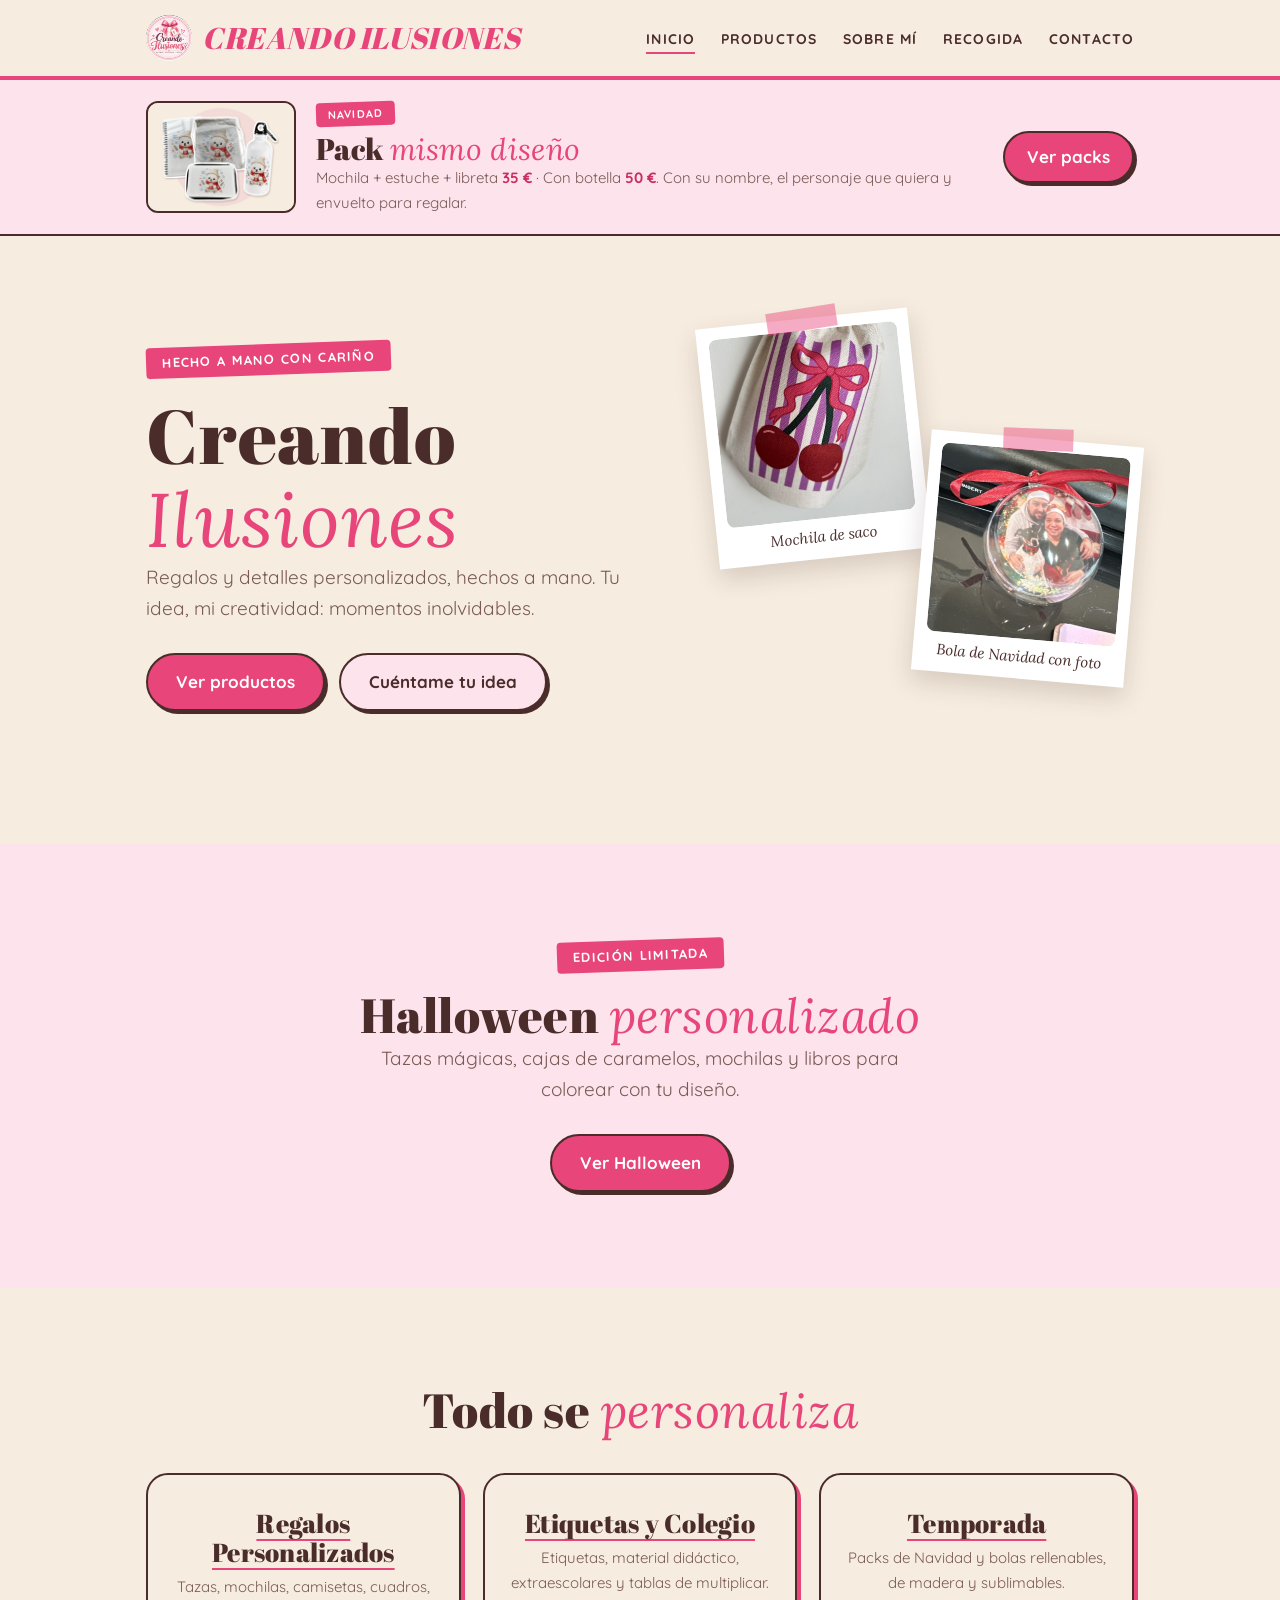
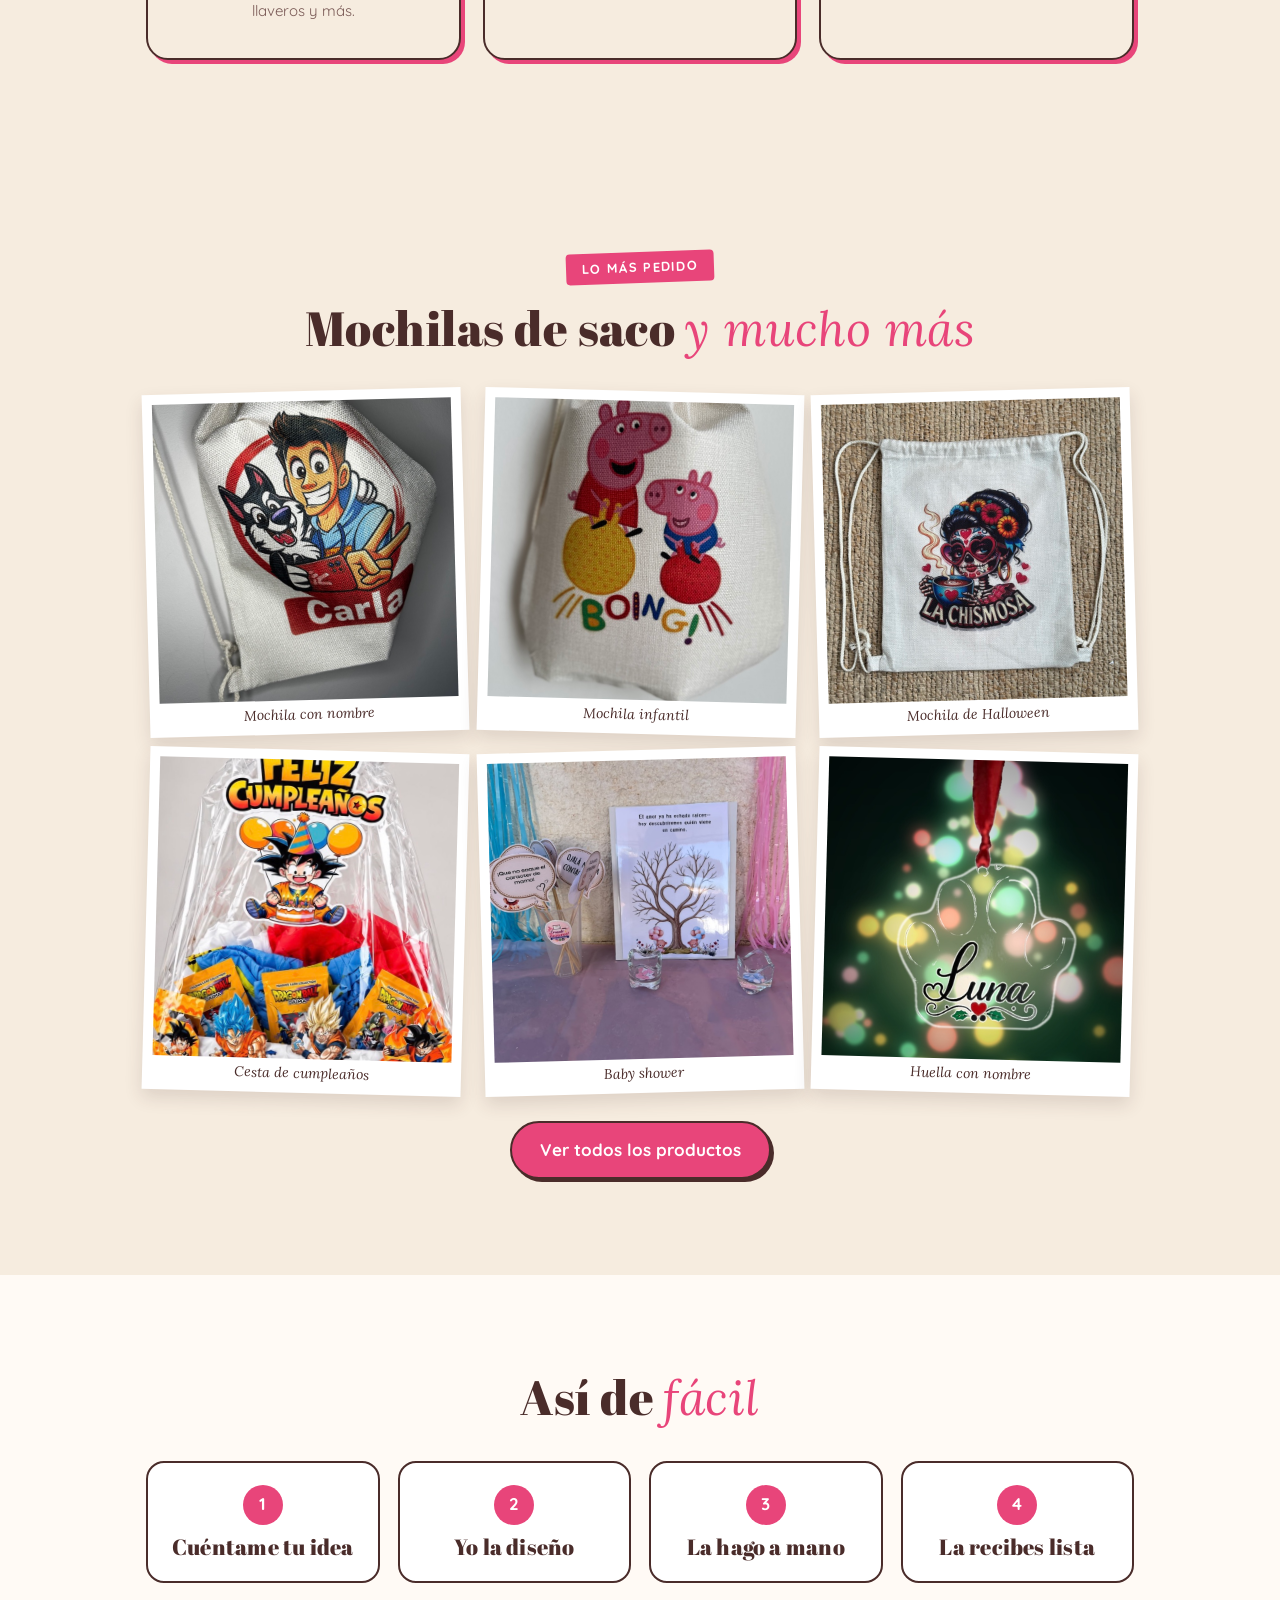
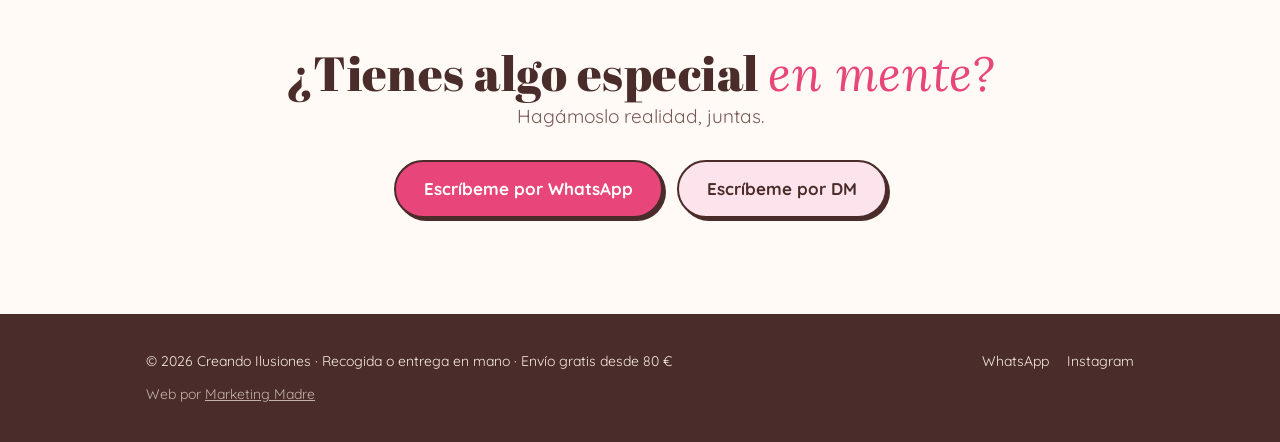
==== commit 4bb7af1e: "Packs de Navidad 35 € y 50 € en Temporada, promo en inicio, Bloc de notas 10 € y nuevo contenido del" ====
--- a/index.html
+++ b/index.html
@@ -9,7 +9,7 @@
   <link rel="preconnect" href="https://fonts.gstatic.com" crossorigin>
   <link href="https://fonts.googleapis.com/css2?family=Abril+Fatface&family=Lora:ital@1&family=Quicksand:wght@500;700&display=swap" rel="stylesheet">
   <link rel="icon" href="fotos/logo.png">
-  <link rel="stylesheet" href="styles.css?v=3">
+  <link rel="stylesheet" href="styles.css?v=4">
 </head>
 <body>
 
@@ -27,6 +27,18 @@
 </header>
 
 <main>
+  <section class="promo" aria-label="Promoción de Navidad">
+    <div class="wrap promo-inner">
+      <img src="fotos/pack4-oso.jpg" alt="Pack de mochila, estuche, libreta y botella con el mismo diseño navideño">
+      <div>
+        <span class="tag">Navidad</span>
+        <h2>Pack <span class="script pink">mismo diseño</span></h2>
+        <p>Mochila + estuche + libreta <strong>35 €</strong> · Con botella <strong>50 €</strong>. Con su nombre, el personaje que quiera y envuelto para regalar.</p>
+      </div>
+      <a class="btn" href="productos.html#temporada">Ver packs</a>
+    </div>
+  </section>
+
   <section class="hero">
     <div class="wrap hero-grid">
       <div>
@@ -63,7 +75,7 @@
       <div class="cards" style="margin-top:36px">
         <a class="cat" href="productos.html#regalos"><h3>Regalos Personalizados</h3><p>Tazas, mochilas, camisetas, cuadros, llaveros y más.</p></a>
         <a class="cat" href="productos.html#colegio"><h3>Etiquetas y Colegio</h3><p>Etiquetas, material didáctico, extraescolares y tablas de multiplicar.</p></a>
-        <a class="cat" href="productos.html#temporada"><h3>Temporada</h3><p>Bolas de Navidad rellenables, de madera y sublimables.</p></a>
+        <a class="cat" href="productos.html#temporada"><h3>Temporada</h3><p>Packs de Navidad y bolas rellenables, de madera y sublimables.</p></a>
       </div>
     </div>
   </section>
--- a/styles.css
+++ b/styles.css
@@ -176,3 +176,19 @@
 .slider .dots button { width: 10px; height: 10px; padding: 0; border-radius: 50%; border: 2px solid var(--brown); background: #fff; cursor: pointer; }
 .slider .dots button[aria-current="true"] { background: var(--pink); }
 .slider .slide.contain img { object-fit: contain; background: #fff; }
+
+/* Promo banner (home) */
+section.promo { padding: 18px 0; background: var(--blush); border-bottom: 2px solid var(--brown); }
+.promo-inner { display: flex; align-items: center; gap: 20px; }
+.promo-inner img { width: 150px; aspect-ratio: 4 / 3; object-fit: cover; border-radius: 12px; border: 2px solid var(--brown); flex: none; }
+.promo .tag { margin-bottom: 6px; font-size: 11px; padding: 3px 12px; }
+.promo h2 { font-size: clamp(22px, 3vw, 30px); }
+.promo p { font-size: 15px; color: var(--muted); }
+.promo p strong { color: var(--pink-dark); }
+.promo .btn { margin-left: auto; white-space: nowrap; padding: 10px 22px; }
+@media (max-width: 640px) {
+  .promo-inner { flex-wrap: wrap; gap: 12px 14px; }
+  .promo-inner img { width: 96px; }
+  .promo-inner > div { flex: 1 1 0; min-width: 0; }
+  .promo .btn { margin-left: 0; width: 100%; text-align: center; }
+}
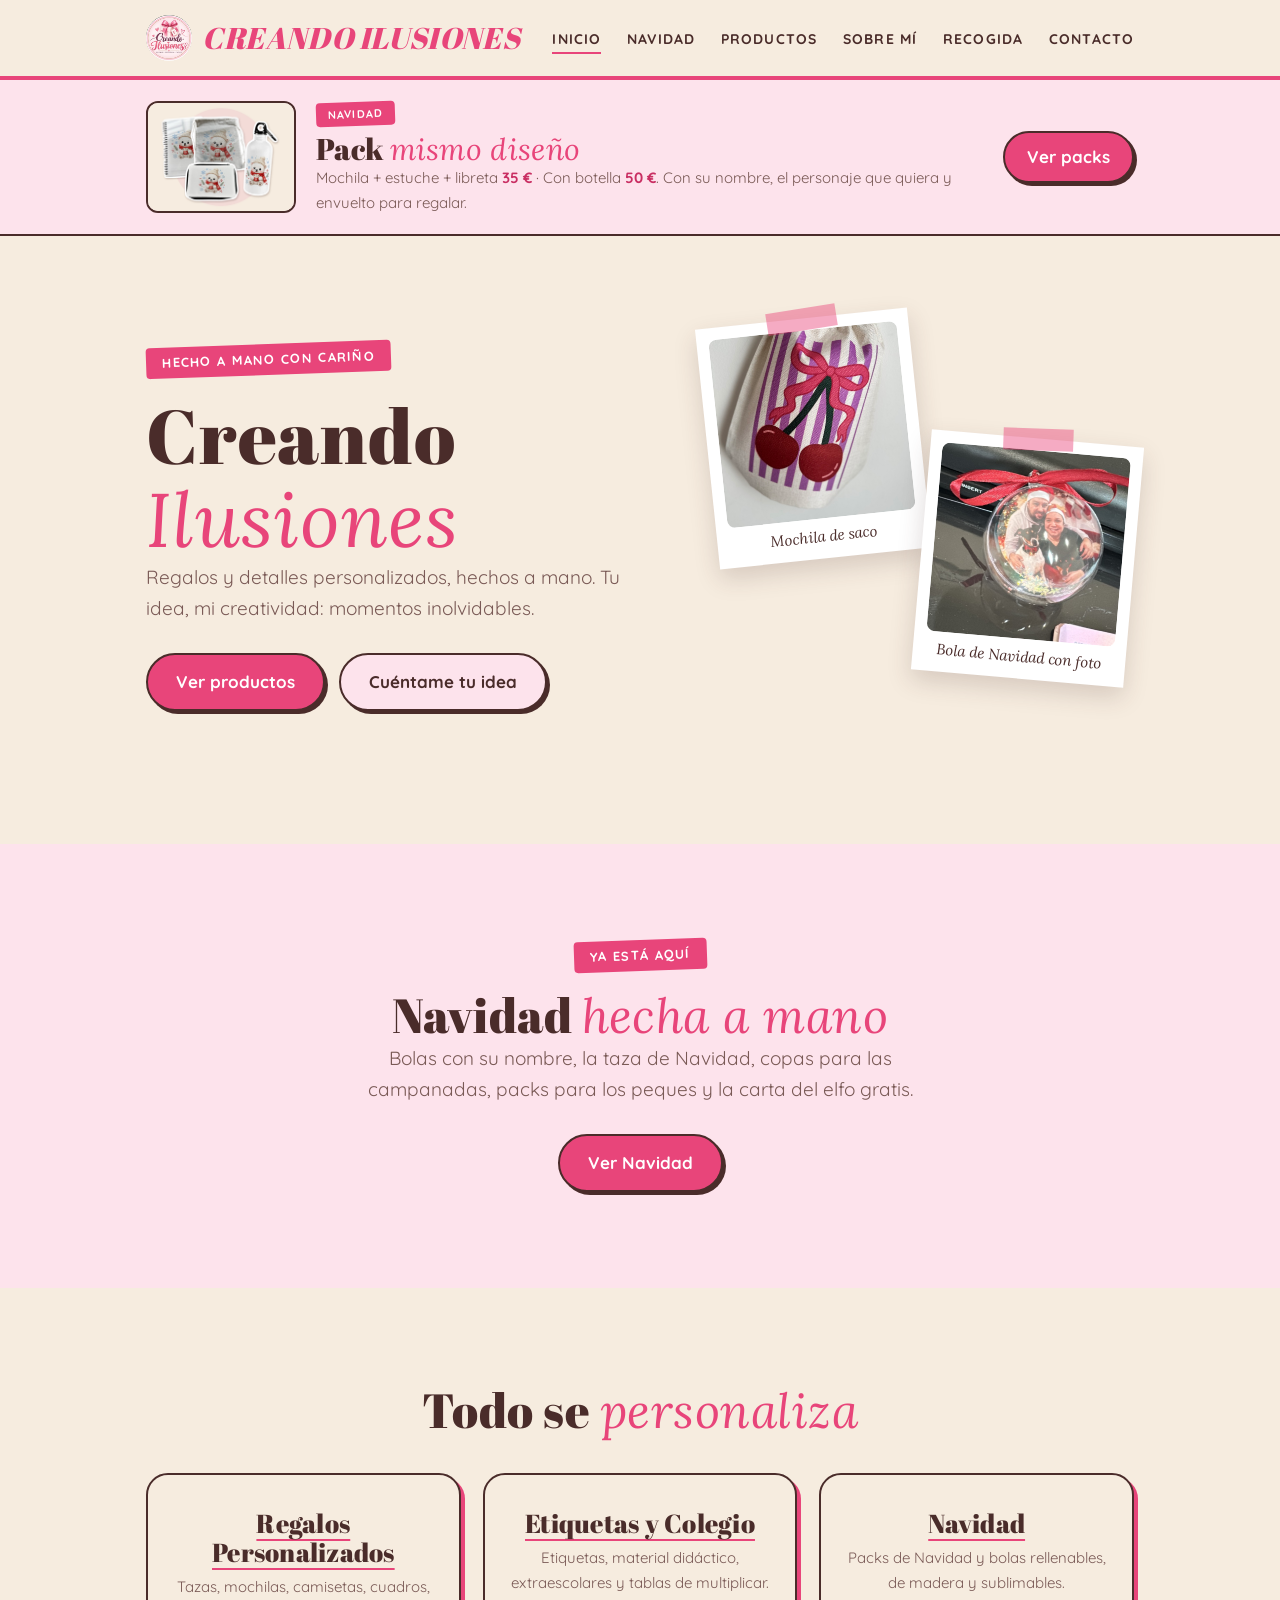
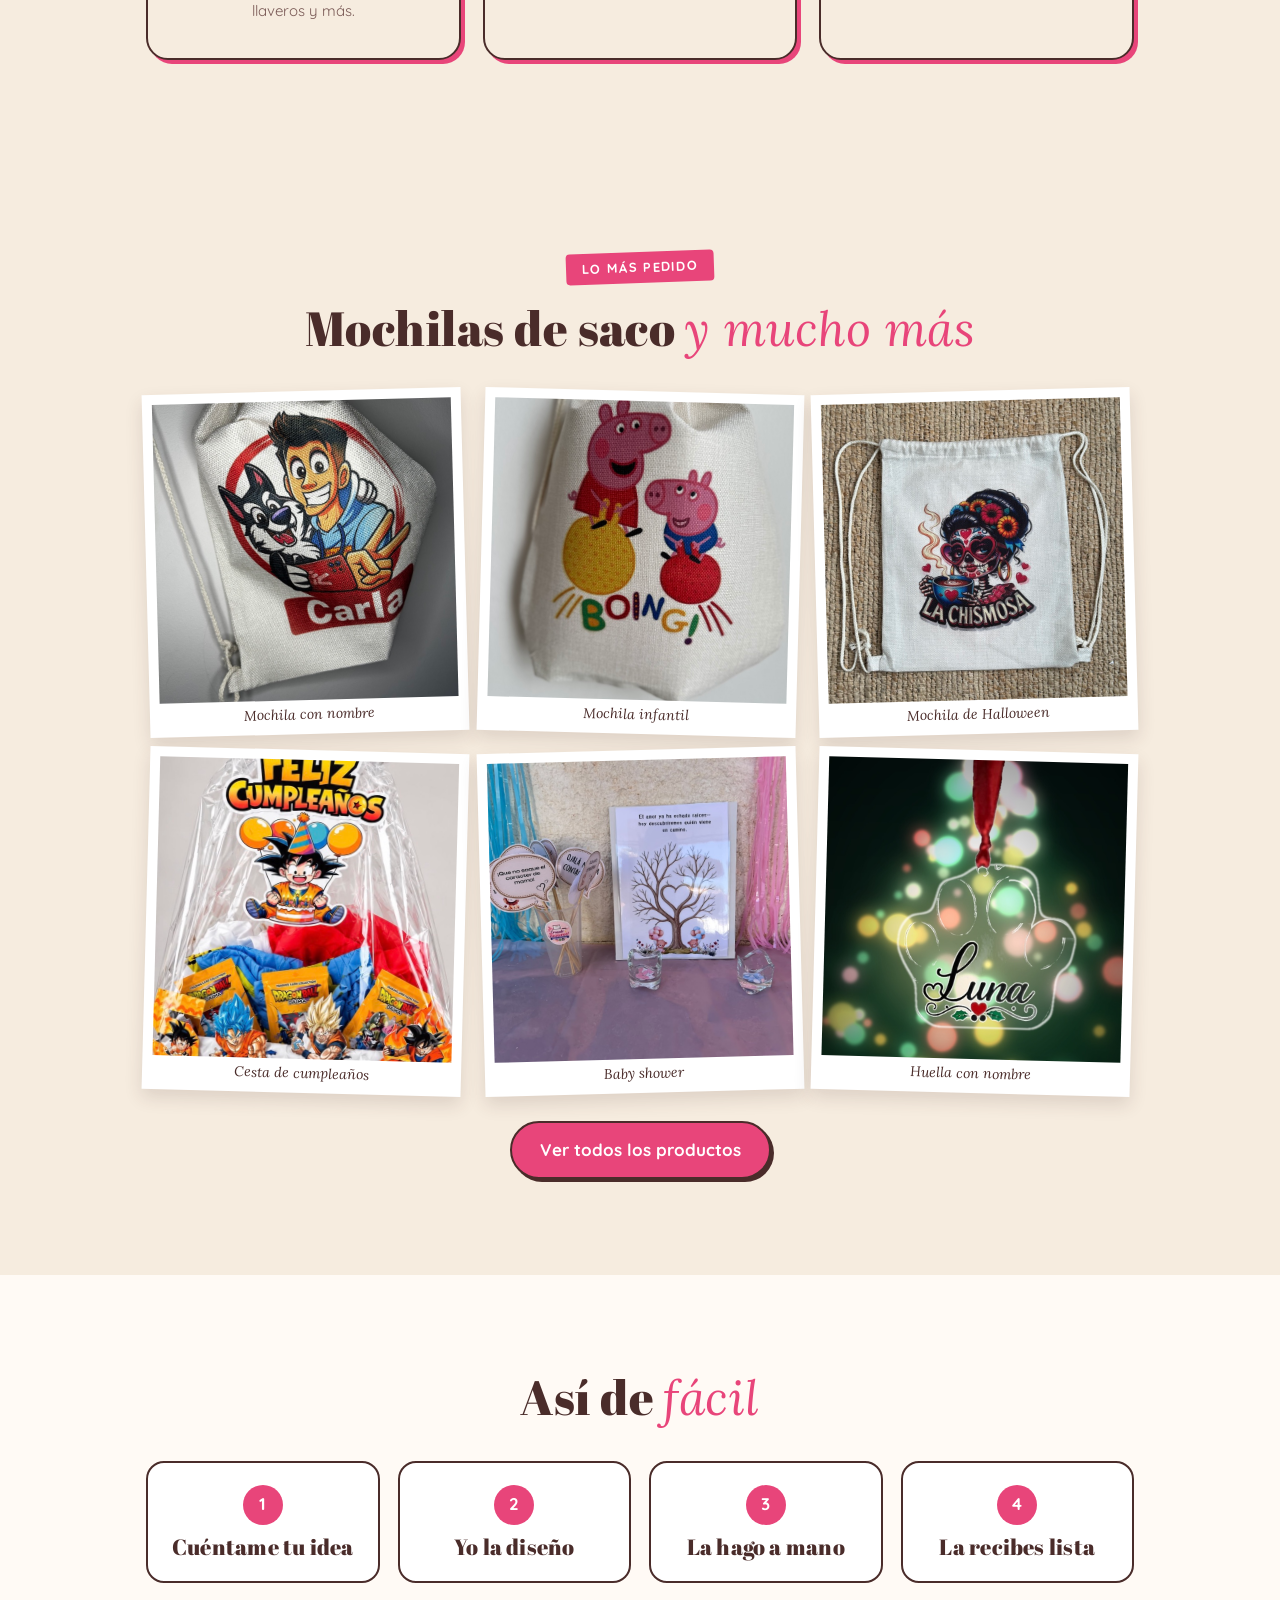
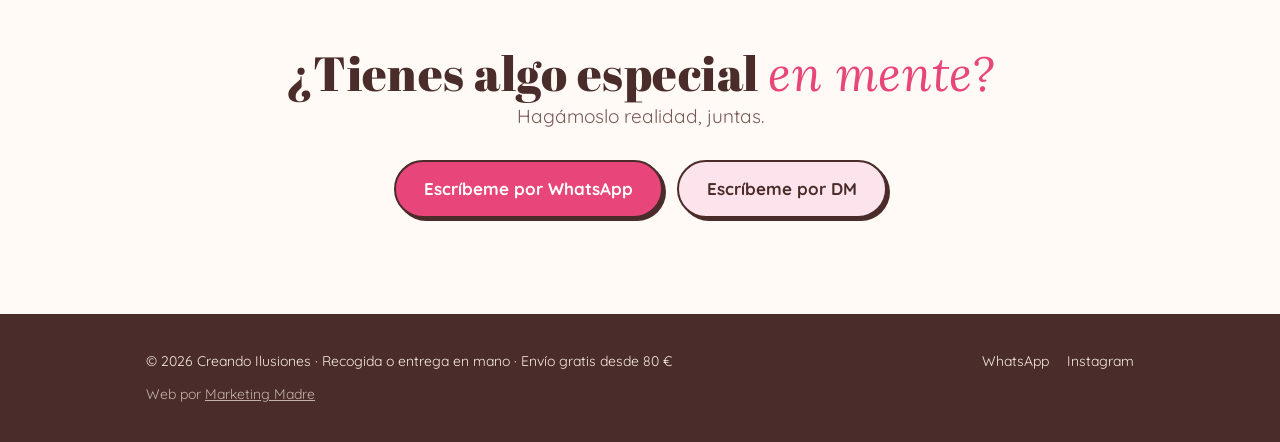
==== commit 680ee8ce: "Página de Navidad: árbol con bolas, buscador de regalos, cuenta atrás, carta del elfo y nieve; susti" ====
--- a/index.html
+++ b/index.html
@@ -9,7 +9,7 @@
   <link rel="preconnect" href="https://fonts.gstatic.com" crossorigin>
   <link href="https://fonts.googleapis.com/css2?family=Abril+Fatface&family=Lora:ital@1&family=Quicksand:wght@500;700&display=swap" rel="stylesheet">
   <link rel="icon" href="fotos/logo.png">
-  <link rel="stylesheet" href="styles.css?v=4">
+  <link rel="stylesheet" href="styles.css?v=6">
 </head>
 <body>
 
@@ -18,6 +18,7 @@
     <a class="logo" href="index.html"><img src="fotos/logo.png" alt="">CREANDO ILUSIONES</a>
     <ul class="nav-links">
       <li><a href="index.html" aria-current="page">Inicio</a></li>
+      <li><a href="navidad.html">Navidad</a></li>
       <li><a href="productos.html">Productos</a></li>
       <li><a href="sobre-mi.html">Sobre mí</a></li>
       <li><a href="recogida.html">Recogida</a></li>      <li><a href="contacto.html">Contacto</a></li>
@@ -35,7 +36,7 @@
         <h2>Pack <span class="script pink">mismo diseño</span></h2>
         <p>Mochila + estuche + libreta <strong>35 €</strong> · Con botella <strong>50 €</strong>. Con su nombre, el personaje que quiera y envuelto para regalar.</p>
       </div>
-      <a class="btn" href="productos.html#temporada">Ver packs</a>
+      <a class="btn" href="navidad.html#regalos">Ver packs</a>
     </div>
   </section>
 
@@ -61,10 +62,10 @@
   <section class="bg-blush">
     <div class="wrap">
       <div class="center">
-        <span class="tag">Edición limitada</span>
-        <h2>Halloween <span class="script pink">personalizado</span></h2>
-        <p class="lead">Tazas mágicas, cajas de caramelos, mochilas y libros para colorear con tu diseño.</p>
-        <div class="cta-row"><a class="btn" href="productos.html#halloween">Ver Halloween</a></div>
+        <span class="tag">Ya está aquí</span>
+        <h2>Navidad <span class="script pink">hecha a mano</span></h2>
+        <p class="lead">Bolas con su nombre, la taza de Navidad, copas para las campanadas, packs para los peques y la carta del elfo gratis.</p>
+        <div class="cta-row"><a class="btn" href="navidad.html">Ver Navidad</a></div>
       </div>
     </div>
   </section>
@@ -75,7 +76,7 @@
       <div class="cards" style="margin-top:36px">
         <a class="cat" href="productos.html#regalos"><h3>Regalos Personalizados</h3><p>Tazas, mochilas, camisetas, cuadros, llaveros y más.</p></a>
         <a class="cat" href="productos.html#colegio"><h3>Etiquetas y Colegio</h3><p>Etiquetas, material didáctico, extraescolares y tablas de multiplicar.</p></a>
-        <a class="cat" href="productos.html#temporada"><h3>Temporada</h3><p>Packs de Navidad y bolas rellenables, de madera y sublimables.</p></a>
+        <a class="cat" href="navidad.html"><h3>Navidad</h3><p>Packs de Navidad y bolas rellenables, de madera y sublimables.</p></a>
       </div>
     </div>
   </section>
--- a/styles.css
+++ b/styles.css
@@ -42,8 +42,10 @@
 .nav-links { display: flex; gap: 26px; list-style: none; }
 .nav-links a { text-decoration: none; font-weight: 700; font-size: 14px; letter-spacing: 0.08em; text-transform: uppercase; padding: 4px 0; border-bottom: 2px solid transparent; }
 .nav-links a:hover, .nav-links a[aria-current="page"] { border-bottom-color: var(--pink); }
+.nav-links a { white-space: nowrap; }
+@media (max-width: 1040px) { .nav-links { gap: 16px; } .nav-links a { font-size: 13px; letter-spacing: 0.05em; } }
 .menu-btn { display: none; background: var(--blush); border: 2px solid var(--brown); border-radius: 999px; padding: 6px 14px; font: 700 13px var(--sans); color: var(--brown); cursor: pointer; }
-@media (max-width: 760px) {
+@media (max-width: 860px) {
   .menu-btn { display: block; }
   .nav-links { display: none; position: absolute; top: 80px; left: 0; right: 0; flex-direction: column; gap: 0; background: var(--cream); border-bottom: 4px solid var(--pink); padding: 6px var(--gutter) 16px; }
   .nav-links.open { display: flex; }
@@ -101,6 +103,11 @@
 .product h3 { font-family: var(--sans); font-weight: 700; font-size: 18px; }
 .product .price { font-weight: 700; color: var(--pink-dark); }
 .product ul { list-style: none; font-size: 14px; color: var(--muted); margin-top: 4px; }
+.product .hecho { font-size: 14px; color: var(--muted); margin-top: 2px; }
+.product ul.lista { color: var(--brown); }
+.product .lista li { display: flex; justify-content: space-between; gap: 10px; padding: 5px 0; border-bottom: 1px dashed #f3b9cc; }
+.product .lista li:last-child { border-bottom: 0; }
+.product .lista b { white-space: nowrap; color: var(--pink-dark); }
 
 .cat-head { display: flex; align-items: baseline; justify-content: space-between; flex-wrap: wrap; gap: 10px; margin-bottom: 26px; }
 .note { font-size: 14px; color: var(--muted); margin-top: 22px; }
